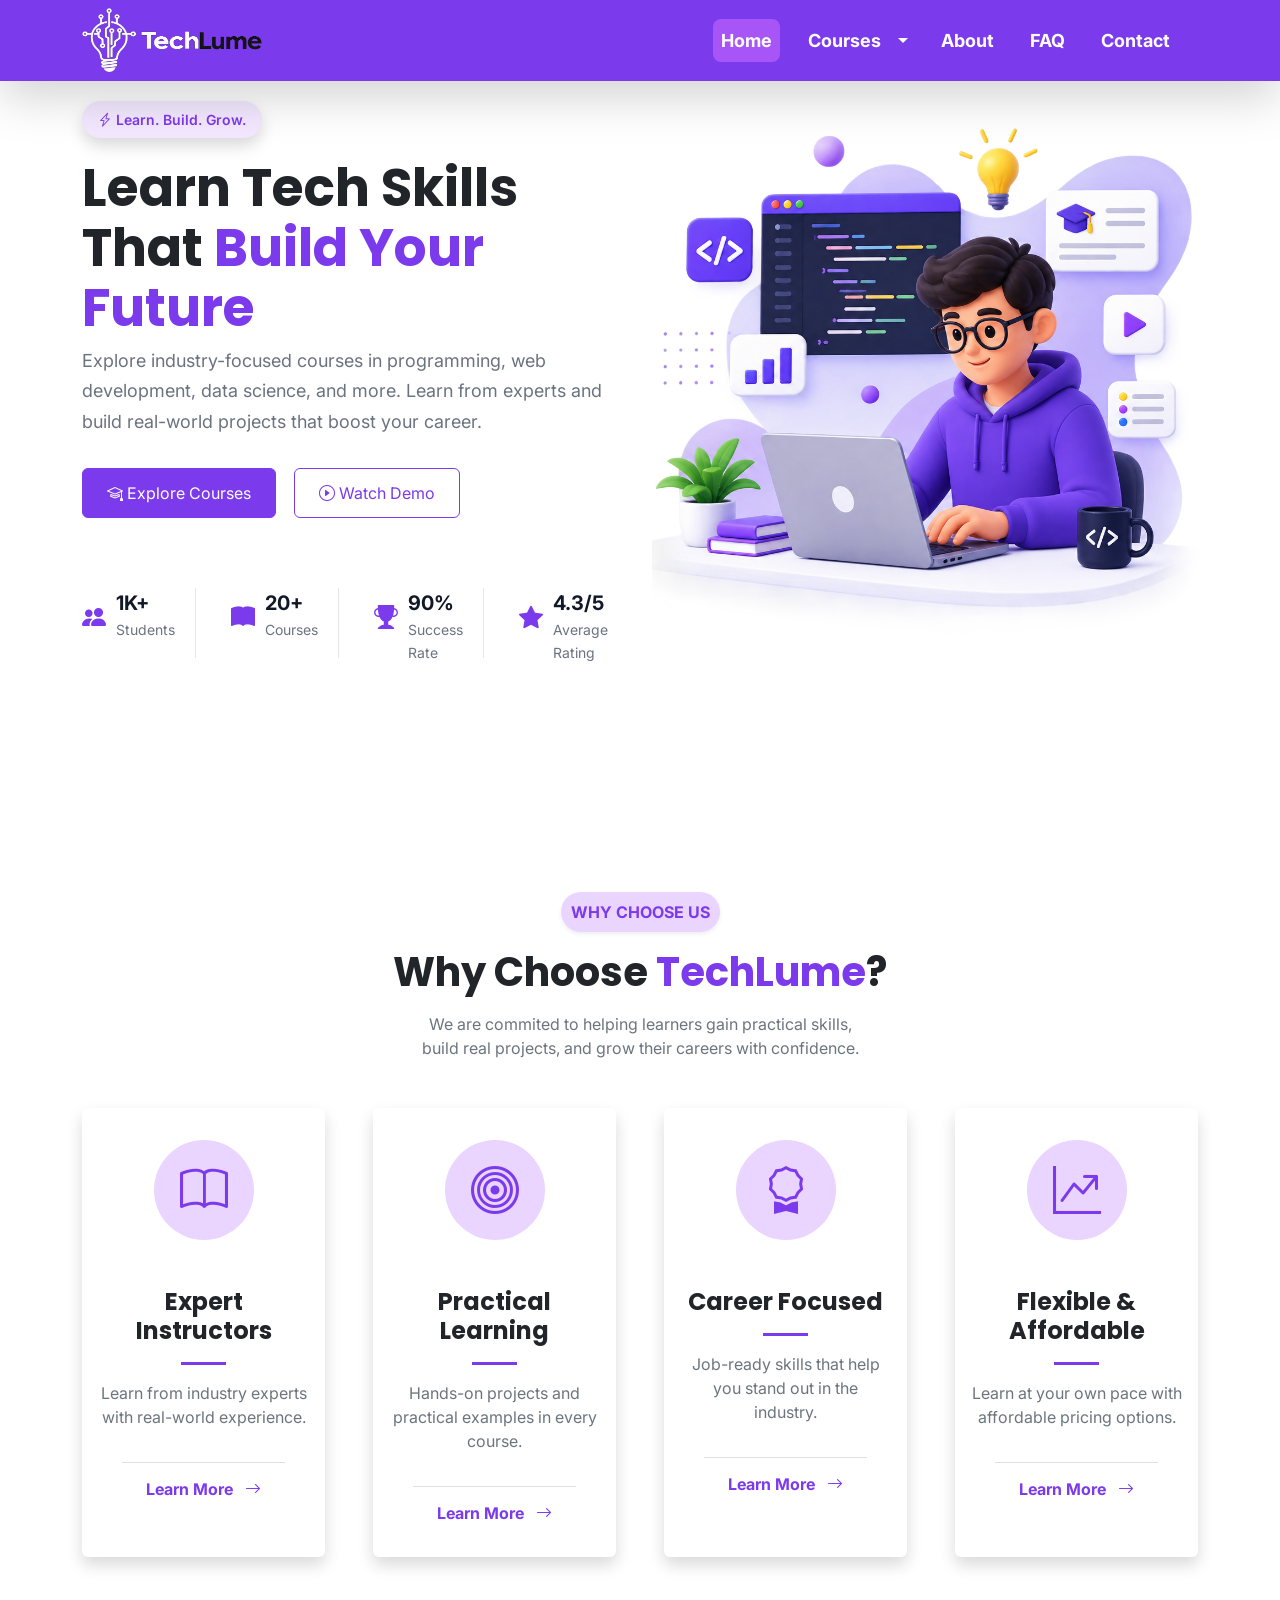
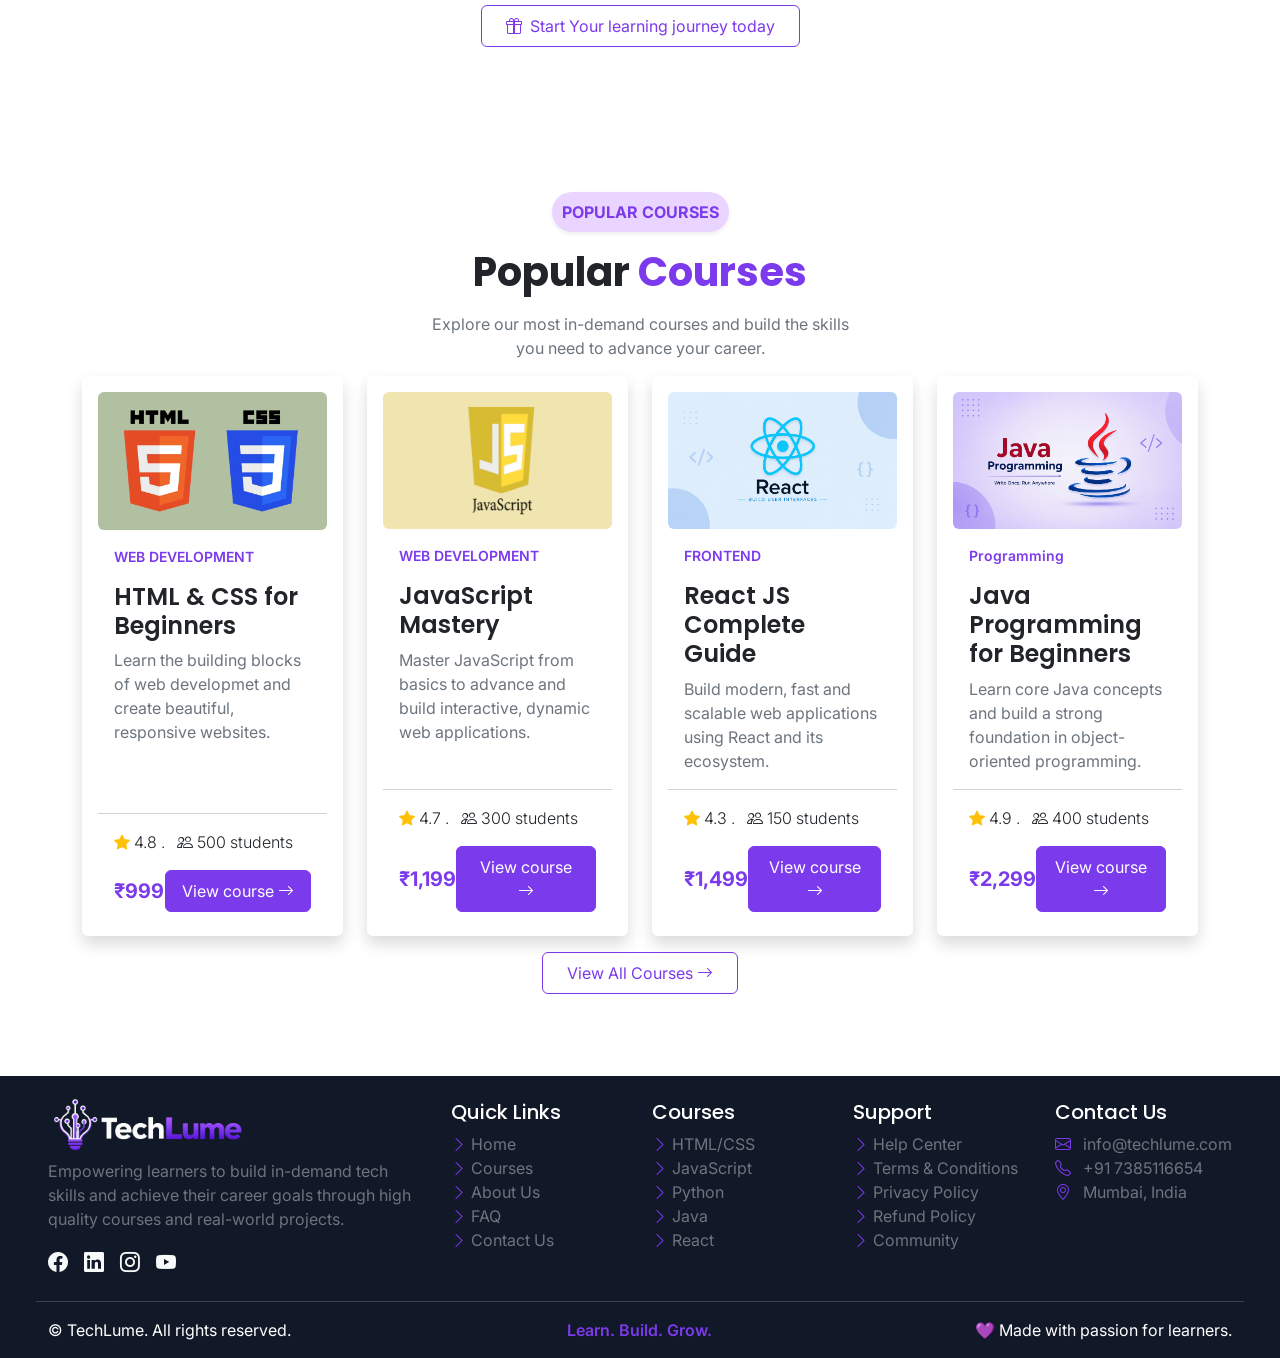
==== index.html @ 0ef55930 "create the structure and styled the popular courses of TechLume" ====
<!DOCTYPE html>
<html lang="en">

<head>
    <meta charset="UTF-8">
    <meta name="viewport" content="width=device-width, initial-scale=1.0">
    <title>TechLume</title>
    <link href="https://cdn.jsdelivr.net/npm/bootstrap@5.2.3/dist/css/bootstrap.min.css" rel="stylesheet"
        integrity="sha384-rbsA2VBKQhggwzxH7pPCaAqO46MgnOM80zW1RWuH61DGLwZJEdK2Kadq2F9CUG65" crossorigin="anonymous">
    <link rel="stylesheet" href="https://cdn.jsdelivr.net/npm/bootstrap-icons@1.13.1/font/bootstrap-icons.min.css">
    <link rel="preconnect" href="https://fonts.googleapis.com">
    <link rel="preconnect" href="https://fonts.gstatic.com" crossorigin>
    <link
        href="https://fonts.googleapis.com/css2?family=Inter:ital,opsz,wght@0,14..32,100..900;1,14..32,100..900&family=Poppins:ital,wght@0,100;0,200;0,300;0,400;0,500;0,600;0,700;0,800;0,900;1,100;1,200;1,300;1,400;1,500;1,600;1,700;1,800;1,900&display=swap"
        rel="stylesheet">
    <link rel="shortcut icon" href="assets/images/favicon_io/favicon.ico" type="image/x-icon">
    <link rel="stylesheet" href="assets/css/style.css">
    <link rel="stylesheet" href="assets/css/media.css">
</head>

<body>
    <header>
        <nav class="navbar navbar-expand-lg bg-purple shadow-lg">
            <div class="container">
                <a href="index.html" class="navbar-brand">
                    <img src="assets/images/TechLume_logo.png" alt="TechLume_logo">
                </a>

                <button class="navbar-toggler" type="button" data-bs-toggle="collapse" data-bs-target="#navbarNav">
                    <span class="navbar-toggler-icon"></span>
                </button>
                <div class="collapse navbar-collapse" id="navbarNav">
                    <ul class="navbar-nav ms-auto fw-bold">
                        <li class="nav-item">
                            <a href="index.html" class="nav-link active-link">
                                Home
                            </a>
                        </li>
                        <li class="nav-item dropdown d-flex align-items-center">
                            <a href="courses.html" class="nav-link me-0">
                                Courses
                            </a>
                            <a href="#" class="dropdown-toggle dropdown-toggle-split me-3"
                                data-bs-toggle="dropdown"></a>
                            <ul class="dropdown-menu rounded-3 shadow-lg border-0">
                                <li>
                                    <h6 class="text-center fw-bold">Popular Courses</h6>
                                </li>
                                <li>
                                    <hr class="dropdown-divider">
                                </li>
                                <li>
                                    <a href="#" class="dropdown-item">HTML/CSS</a>
                                </li>
                                <li>
                                    <a href="#" class="dropdown-item">JavaScript</a>
                                </li>
                                <li>
                                    <a href="#" class="dropdown-item">React</a>
                                </li>
                                <li>
                                    <a href="#" class="dropdown-item">Python</a>
                                </li>
                                <li>
                                    <a href="#" class="dropdown-item">Java</a>
                                </li>
                            </ul>
                        </li>
                        <li class="nav-item">
                            <a href="about.html" class="nav-link">
                                About
                            </a>
                        </li>
                        <li class="nav-item">
                            <a href="faq.html" class="nav-link">
                                FAQ
                            </a>
                        </li>
                        <li class="nav-item">
                            <a href="contact.html" class="nav-link">
                                Contact
                            </a>
                        </li>
                    </ul>
                </div>
            </div>
        </nav>
    </header>
    <main>
        <!-- Hero section -->
        <div class="hero">
            <div class="container">
                <div class="row align-items-center">
                    <div class="col-lg-6 hero-text">
                        <span class="hero-badge shadow">
                            <i class="bi bi-lightning-charge"></i>
                            Learn. Build. Grow.
                        </span>
                        <h1>Learn Tech Skills
                            <br>
                            That <span>Build Your Future</span>
                        </h1>
                        <p>Explore industry-focused courses in programming, web development,
                            data science, and more. Learn from experts and build real-world
                            projects that boost your career.
                        </p>
                        <div class="hero-buttons">
                            <a href="#" class="btn btn-purple">
                                <i class="bi bi-mortarboard"></i>
                                Explore Courses
                            </a>
                            <a href="#" class="btn btn-purple-outline">
                                <i class="bi bi-play-circle"></i>
                                Watch Demo
                            </a>
                        </div>
                        <div class="hero-stats">
                            <div class="stat">
                                <i class="bi bi-people-fill"></i>
                                <div class="stat-meta">
                                    <span>1K+</span>
                                    <p>Students</p>
                                </div>
                            </div>
                            <div class="stat">
                                <i class="bi bi-book-fill"></i>
                                <div class="stat-meta">
                                    <span>20+</span>
                                    <p>Courses</p>
                                </div>
                            </div>
                            <div class="stat">
                                <i class="bi bi-trophy-fill"></i>
                                <div class="stat-meta">
                                    <span>90%</span>
                                    <p>Success Rate</p>
                                </div>
                            </div>
                            <div class="stat">
                                <i class="bi bi-star-fill"></i>
                                <div class="stat-meta">
                                    <span>4.3/5</span>
                                    <p>Average Rating</p>
                                </div>
                            </div>
                        </div>
                    </div>
                    <div class="col-lg-6 hero-image">
                        <img src="assets/images/hero.png" alt="Student Learning Technology">
                    </div>
                </div>
            </div>
        </div>

        <!-- why choose us section -->
        <section class="why-choose">
            <div class="container">
                <div class="text-center mb-5">
                    <span class="text-purple fw-bold meta shadow-sm">WHY CHOOSE US</span>
                    <h1 class="mt-4 fw-bold mb-3">Why Choose <span class="text-purple">TechLume</span>?</h1>
                    <p class="text-secondary">We are commited to helping learners gain practical skills,<br>
                        build real projects, and grow their careers with confidence.
                    </p>
                </div>
                <div class="row g-5 ">
                    <div class="col-md-6 col-lg-3">
                        <div class="card h-100 text-center shadow border-0 py-3">
                            <div class="card-body">
                                <div class="d-flex justify-content-center align-items-center mb-5">
                                    <i class="bi bi-book icon"></i>
                                </div>
                                <h4 class="card-title fw-bold">Expert Instructors</h4>
                                <div class="mx-auto my-3 bg-purple" style="width: 45px; height: 3px;">
                                </div>
                                <p class="card-text mb-5 text-secondary">
                                    Learn from industry experts with
                                    real-world experience.
                                </p>
                                <a href="#" class="text-decoration-none text-purple fw-bold border-top px-4 py-3">
                                    Learn More <i class="bi bi-arrow-right ms-2"></i>
                                </a>
                            </div>
                        </div>
                    </div>
                
                    <div class="col-md-6 col-lg-3">
                        <div class="card h-100 text-center shadow border-0 py-3">
                            <div class="card-body">
                                <div class="d-flex justify-content-center align-items-center mb-5">
                                    <i class="bi bi-bullseye icon"></i>
                                </div>
                                <h4 class="card-title fw-bold">Practical Learning</h4>
                                <div class="mx-auto my-3 bg-purple" style="width: 45px; height: 3px;">
                                </div>
                                <p class="card-text mb-5 text-secondary">
                                    Hands-on projects and practical
                                    examples in every course.
                                </p>
                                <a href="#" class="text-decoration-none text-purple fw-bold border-top px-4 py-3">
                                    Learn More <i class="bi bi-arrow-right ms-2"></i>
                                </a>
                            </div>
                        </div>
                    </div>
                
                    <div class="col-md-6 col-lg-3">
                        <div class="card h-100 text-center shadow border-0 py-3">
                            <div class="card-body">
                                <div class="d-flex justify-content-center align-items-center mb-5">
                                <i class="bi bi-award icon"></i>
                                </div>
                                <h4 class="card-title fw-bold">Career Focused</h4>
                                <div class="mx-auto my-3 bg-purple" style="width: 45px; height: 3px;">
                                </div>
                                <p class="card-text mb-5 text-secondary"> 
                                    Job-ready skills that help you
                                    stand out in the industry.
                                </p>
                                <a href="#" class="text-decoration-none text-purple fw-bold border-top px-4 py-3">
                                    Learn More <i class="bi bi-arrow-right ms-2"></i>
                                </a>
                            </div>
                        </div>
                    </div>
                
                    <div class="col-md-6 col-lg-3">
                        <div class="card h-100 text-center shadow border-0 py-3">
                            <div class="card-body">
                                <div class="d-flex justify-content-center align-items-center mb-5">
                                    <i class="bi bi-graph-up-arrow icon"></i>
                                </div>
                                <h4 class="card-title fw-bold">Flexible & Affordable</h4>
                                <div class="mx-auto my-3 bg-purple" style="width: 45px; height: 3px;">
                                </div>
                                <p class="card-text mb-5 text-secondary">
                                    Learn at your own pace with
                                    affordable pricing options.
                                </p>
                                <a href="#" class="text-decoration-none text-purple fw-bold border-top px-4 py-3">
                                    Learn More <i class="bi bi-arrow-right ms-2"></i>
                                </a>
                            </div>
                        </div>
                    </div>
                </div> 
                <div class="text-center mt-5">
                    <a href="#" class="btn btn-purple-outline py-2 ">
                        <i class="bi bi-gift me-1"></i>
                        Start Your learning journey today</a>
                </div>
            </div>
        </section>
        
        <section class="popular-courses">
            <div class="container">
                <div class="text-center mb-3">
                    <span class="text-purple fw-bold meta shadow-sm">POPULAR COURSES</span>
                    <h1 class="mt-4 fw-bold mb-3">Popular <span class="text-purple">Courses</span></h1>
                    <p class="text-secondary">Explore our most in-demand courses and build the skills<br>
                        you need to advance your career.
                    </p>
                </div>
                <div class="row mt-3">
                    <div class="col-md-6 col-lg-3">
                        <div class="card h-100 p-3 border-0 shadow">                         
                            <img src="assets/images/Courses/html_css.webp" class="card-img-top rounded" alt="HTML/CSS">
                            <div class="card-body">
                                <p class=" small fw-semibold text-purple">WEB DEVELOPMENT</p>
                                <h4 class="card-title fw-semibold">
                                    HTML & CSS for Beginners
                                </h4>
                                <p class="card-text text-secondary">
                                    Learn the building blocks of web developmet and create beautiful, responsive websites.
                                </p>
                            </div>
                            <div class="card-footer bg-transparent fw-light pt-3">
                                <p px-4 py-3 mb-3">
                                    <i class="bi bi-star-fill text-warning"></i> 4.8  . <i class="bi bi-people ms-2"></i> 500 students
                                </p>
                                <div class="card-meta  d-flex justify-content-between align-items-center">
                                    <span class="fs-5 fw-bold text-purple">₹999</span>
                                    <a href="" class="btn btn-purple py-2 px-3">View course <i class="bi bi-arrow-right"></i></a>
                                </div>
                            </div>
                        </div>
                    </div>

                    <div class="col-md-6 col-lg-3">
                        <div class="card h-100 p-3 border-0 shadow">
                            <img src="assets/images/Courses/JAVASCRIPT.png" class="card-img-top rounded" alt="HTML/CSS">
                            <div class="card-body">
                                <p class=" small fw-semibold text-purple">WEB DEVELOPMENT</p>
                                <h4 class="card-title fw-semibold">
                                    JavaScript Mastery
                                </h4>
                                <p class="card-text text-secondary">
                                    Master JavaScript from basics to
                                    advance and build interactive,
                                    dynamic web applications.
                                </p>
                            </div>
                            <div class="card-footer bg-transparent fw-light pt-3">
                                <p px-4 py-3 mb-3">
                                    <i class="bi bi-star-fill text-warning"></i> 4.7 . <i class="bi bi-people ms-2"></i> 300 students
                                </p>
                                <div class="card-meta  d-flex justify-content-between align-items-center">
                                    <span class="fs-5 fw-bold text-purple">₹1,199</span>
                                    <a href="" class="btn btn-purple py-2 px-3">View course <i class="bi bi-arrow-right"></i></a>
                                </div>
                            </div>
                        </div>
                    </div>

                    <div class="col-md-6 col-lg-3">
                        <div class="card h-100 p-3 border-0 shadow">
                            <img src="assets/images/Courses/Reactjs.png" class="card-img-top rounded" alt="HTML/CSS">
                            <div class="card-body">
                                <p class=" small fw-semibold text-purple">FRONTEND</p>
                                <h4 class="card-title fw-semibold">
                                    React JS Complete Guide
                                </h4>
                                <p class="card-text text-secondary">
                                    Build modern, fast and scalable
                                    web applications using React and its ecosystem.
                                </p>
                            </div>
                            <div class="card-footer bg-transparent fw-light pt-3">
                                <p px-4 py-3 mb-3">
                                    <i class="bi bi-star-fill text-warning"></i> 4.3 . <i class="bi bi-people ms-2"></i> 150 students
                                </p>
                                <div class="card-meta  d-flex justify-content-between align-items-center">
                                    <span class="fs-5 fw-bold text-purple">₹1,499</span>
                                    <a href="" class="btn btn-purple py-2 px-3">View course <i class="bi bi-arrow-right"></i></a>
                                </div>
                            </div>
                        </div>
                    </div>

                    <div class="col-md-6 col-lg-3">
                        <div class="card h-100 p-3 border-0 shadow">
                            <img src="assets/images/Courses/java.png" class="card-img-top rounded" alt="HTML/CSS">
                            <div class="card-body">
                                <p class=" small fw-semibold text-purple">Programming</p>
                                <h4 class="card-title fw-semibold">
                                    Java Programming for Beginners
                                </h4>
                                <p class="card-text text-secondary">
                                    Learn core Java concepts and
                                    build a strong foundation in
                                    object-oriented programming.
                                </p>
                            </div>
                            <div class="card-footer bg-transparent fw-light pt-3">
                                <p px-4 py-3 mb-3">
                                    <i class="bi bi-star-fill text-warning"></i> 4.9 . <i class="bi bi-people ms-2"></i> 400 students
                                </p>
                                <div class="card-meta  d-flex justify-content-between align-items-center">
                                    <span class="fs-5 fw-bold text-purple">₹2,299</span>
                                    <a href="" class="btn btn-purple py-2 px-3">View course <i class="bi bi-arrow-right"></i></a>
                                </div>
                            </div>
                        </div>
                    </div>
                </div>
                <div class="text-center my-3">
                    <a href="#" class="btn btn-purple-outline py-2 ">
                        View All Courses
                        <i class="bi bi-arrow-right"></i>
                    </a> 
                </div>
            </div>
        </section>
    </main>
    <footer>
        <div class="container-fluid footer px-5">
            <div class="row g-4">
                <div class="col-md-4 mt-3">
                    <img src="assets/images/footer_logo.png" alt="TechLume_Logo">
                    <p class="text-secondary fs-6">Empowering learners to build in-demand
                        tech skills and achieve their career goals through high quality courses and real-world projects.
                    </p>
                    <div class="social-icons d-flex gap-3 mt-3">
                        <a href="#" class="text-light fs-5">
                            <i class="bi bi-facebook"></i>
                        </a>
                        <a href="#" class="text-light fs-5">
                            <i class="bi bi-linkedin"></i>
                        </a>                    
                        <a href="#" class="text-light fs-5">
                            <i class="bi bi-instagram"></i>
                        </a>                    
                        <a href="#" class="text-light fs-5">
                            <i class="bi bi-youtube"></i>
                        </a>
                    </div>
                </div>
                <div class="col-md-2">
                    <h4 class="fs-5">Quick Links</h4>
                    <ul class="list-unstyled fs-6">
                        <li>
                            <a href="index.html" class="text-decoration-none text-secondary">
                                <i class="bi bi-chevron-right text-purple"></i>
                                Home
                            </a>
                        </li>
                        <li>
                            <a href="courses.html" class="text-decoration-none text-secondary">
                                <i class="bi bi-chevron-right text-purple"></i>
                                Courses
                            </a>
                        </li>
                        <li>
                            <a href="about.html" class="text-decoration-none text-secondary">
                                <i class="bi bi-chevron-right text-purple"></i>
                                About Us
                            </a>
                        </li>
                        <li>
                            <a href="faq.html" class="text-decoration-none text-secondary">
                                <i class="bi bi-chevron-right text-purple"></i>
                                FAQ
                            </a>
                        </li>
                        <li>
                            <a href="contact.html" class="text-decoration-none text-secondary">
                                <i class="bi bi-chevron-right text-purple"></i>
                                Contact Us
                            </a>
                        </li>
                    </ul>
                </div>
                <div class="col-md-2">
                    <h4 class="fs-5">Courses</h4>
                    <ul class="list-unstyled fs-6">
                        <li>
                            <a href="#" class="text-decoration-none text-secondary">
                                <i class="bi bi-chevron-right text-purple"></i>
                                HTML/CSS
                            </a>
                        </li>
                        <li>
                            <a href="#" class="text-decoration-none text-secondary">
                                <i class="bi bi-chevron-right text-purple"></i>
                                JavaScript
                            </a>
                        </li>
                        <li>
                            <a href="#" class="text-decoration-none text-secondary">
                                <i class="bi bi-chevron-right text-purple"></i>
                                Python
                            </a>
                        </li>
                        <li>
                            <a href="#" class="text-decoration-none text-secondary">
                                <i class="bi bi-chevron-right text-purple"></i>
                                Java
                            </a>
                        </li>
                        <li>
                            <a href="#" class="text-decoration-none text-secondary">
                                <i class="bi bi-chevron-right text-purple"></i>
                                React
                            </a>
                        </li>
                    </ul>
                </div>
                <div class="col-md-2">
                    <h4 class="fs-5">Support</h4>
                    <ul class="list-unstyled fs-6">
                        <li>
                            <a href="#" class="text-decoration-none text-secondary">
                                <i class="bi bi-chevron-right text-purple"></i>
                                Help Center</a>
                        </li>
                        <li>
                            <a href="#" class="text-decoration-none text-secondary">
                                <i class="bi bi-chevron-right text-purple"></i>
                                Terms & Conditions
                            </a>
                        </li>
                        <li>
                            <a href="#" class="text-decoration-none text-secondary">
                                <i class="bi bi-chevron-right text-purple"></i>
                                Privacy Policy                            
                            </a>
                        </li>
                        <li>
                            <a href="#" class="text-decoration-none text-secondary">
                                <i class="bi bi-chevron-right text-purple"></i>
                                Refund Policy
                            </a>
                        </li>
                        <li>
                            <a href="#" class="text-decoration-none text-secondary">
                                <i class="bi bi-chevron-right text-purple"></i>
                                Community
                            </a>
                        </li>
                    </ul>
                </div>
                <div class="col-md-2">
                    <h4 class="fs-5">Contact Us</h4>
                    <ul class="contact-info list-unstyled">
                        <li class="text-secondary">
                            <i class="bi bi-envelope text-purple me-2"></i>
                            info@techlume.com
                        </li>
                        <li class="text-secondary">
                            <i class="bi bi-telephone text-purple me-2"></i>
                            +91 7385116654
                        </li>
                        <li class="text-secondary">
                            <i class="bi bi-geo-alt text-purple me-2"></i>
                            Mumbai, India
                        </li>
                    </ul>
                </div>
            </div>
            <div class="row mt-4 pt-3 footer-bottom">
                <div class="col-md-4 text-start">
                    <p>&copy <span>TechLume</span>. All rights reserved.</p>
                </div>
                <div class="col-md-4 text-center text-purple fw-semibold">
                    <p>Learn. Build. Grow.</p>
                </div>
                <div class="col-md-4 text-end">
                    <p><span>💜 </span>Made with passion for learners.</p>
                </div>
            </div>
        </div>
    </footer>

    <script src="https://cdn.jsdelivr.net/npm/bootstrap@5.3.8/dist/js/bootstrap.bundle.min.js"
        integrity="sha384-FKyoEForCGlyvwx9Hj09JcYn3nv7wiPVlz7YYwJrWVcXK/BmnVDxM+D2scQbITxI"
        crossorigin="anonymous"></script>
</body>

</html>
---- assets/css/style.css ----
*{
    padding: 0;
    margin: 0;
    box-sizing: border-box;
}
body{
    font-family: "Inter", sans-serif;
}
h1,h2,h3,h4,h5,h6{
    font-family: "Poppins", sans-serif;
}
/* navbar */
.navbar-brand{
    padding: 0;
}
.navbar-brand img{
    width: 180px;
}
.navbar-nav{
    font-size: 18px;  
}
.nav-link{
    color: #fff;
    transition: 0.3s;
    margin-right: 20px;
}
.nav-link:hover{
    color: #E9D5FF;
    transform: translateY(-3px);
}
.dropdown-toggle-split{
    color: #fff;
    
}
.dropdown-toggle-split:hover{
    color: #E9D5FF;
}
.bg-purple{
    background-color: #7C3AED;  
}
.dropdown-item{
    color: #7C3AED;
}
.dropdown-item:hover{
    background-color: #7C3AED;
    color: #fff;
}
.dropdown-menu h6{
    color: #7C3AED;
}
.active-link{
    color:#fff;
    background-color:#A855F7;
    border-radius:8px;
    padding:8px 16px;
}
/* hero section */
.btn-purple {
    background-color: #7C3AED;
    color: #fff;
    border: 1px solid #7C3AED;
    padding: 12px 24px;
}

.btn-purple:hover {
    background-color: #A855F7;
    border-color: #A855F7;
    color: #fff;
}


.btn-purple-outline {
    background-color: #fff;
    color: #7C3AED;
    border: 1px solid #7C3AED;
    padding: 12px 24px;

}

.btn-purple-outline:hover {
    background-color: #7C3AED;
    color: #fff;
}
.hero{
    min-height:calc(100vh - 81px);
    background-color: #ffffff;
}
.hero-image img{
    width: 100%;
    min-width: 500px;
    height: auto;
}
.hero-badge{
    display: inline-block;
    margin: 20px 0 20px;
    padding: 8px 16px;
    border-radius: 30px;
    background-color: #F3E8FF;
    color: #7C3AED;
    font-size: 14px;
    font-weight: 600;
}
.hero-badge i{
    font-weight: 14px;
}
.hero-text h1{
    font-size: 52px;
    font-weight: 700;
    line-height: 1.15;
}
.hero-text h1 span{
    color: #7C3AED;
}
.hero-text p{
    font-size: 18px;
    line-height: 1.7;
    color: #6B7280;
    max-width: 600px;
    margin-bottom: 30px;
}

.hero-buttons{
    display: flex;
    gap: 18px;
    margin-bottom: 70px;
}
.hero-stats{
    display: flex;
    gap: 35px;
}
.stat{
    display: flex;
    height: 70px;
    gap: 10px;
    padding-right: 20px;
    border-right: 1px solid #E5E7EB;
}
.stat:last-child{
    border: none;
}
.stat i{
    font-size: 24px;
    display: inline-block;
    margin-top: 12px;
    color: #7C3AED;
}
.stat-meta span{
    font-size: 20px;
    font-weight: 700;
    color: #111827;
}
.stat-meta p{
    font-size: 14px;
    color: #6B7280;
}
/* footer section */
.text-purple{
    color: #7C3AED;
}
.footer{
    background-color: #111827;
    color: #fff;
}
.footer img{
    width: 200px;
    height: auto;
}
.footer-bottom{
    border-top: 1px solid #374151;
}
.footer ul li a {
    transition: 0.3s;
}

.footer ul li a:hover {
    color: #7C3AED !important;
    padding-left: 5px;
}
.social-icons a{
    transition: 0.3s;
}
.social-icons a:hover{
    color: #7C3AED !important;
    transform: translateY(-3px);
}
/* why choose us section */
.why-choose{
    height: 100vh;
}
.icon{
    display: flex;
    align-items: center;
    justify-content: center;
    font-size: 48px;
    width: 100px;
    height: 100px;
    color: #7C3AED;
    background-color: #E9D5FF;
    padding: 10px;
    border-radius: 50%;
}
.card {
    transition: 0.3s;
}
.card-title{
    transition: 0.3s;
}
.card:hover .card-title{
    color: #7C3AED !important;
}
.card:hover{
    transform: translateY(-8px);
}
.meta{
    background-color: #E9D5FF;
    padding: 10px;
    border-radius: 28px;
}
/* popular courses */
.popular-courses{
    min-height: 100vh;
}
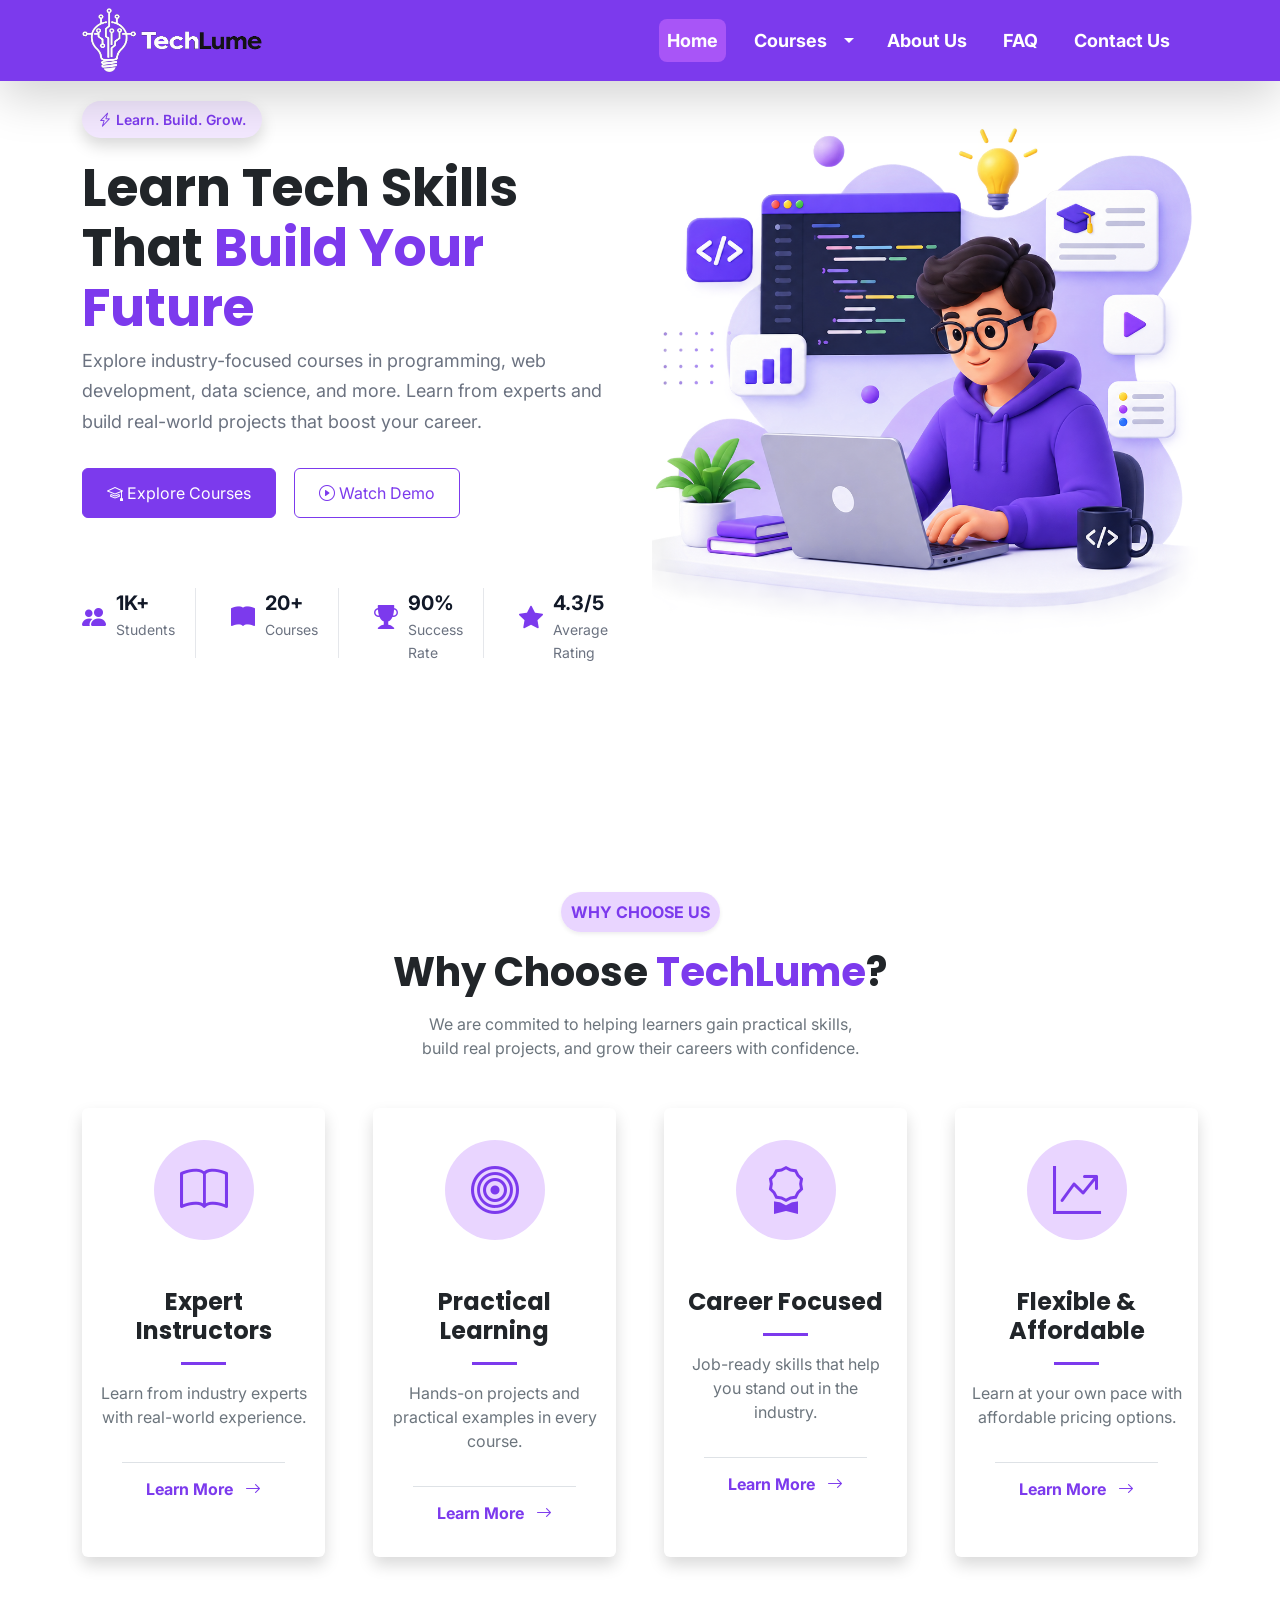
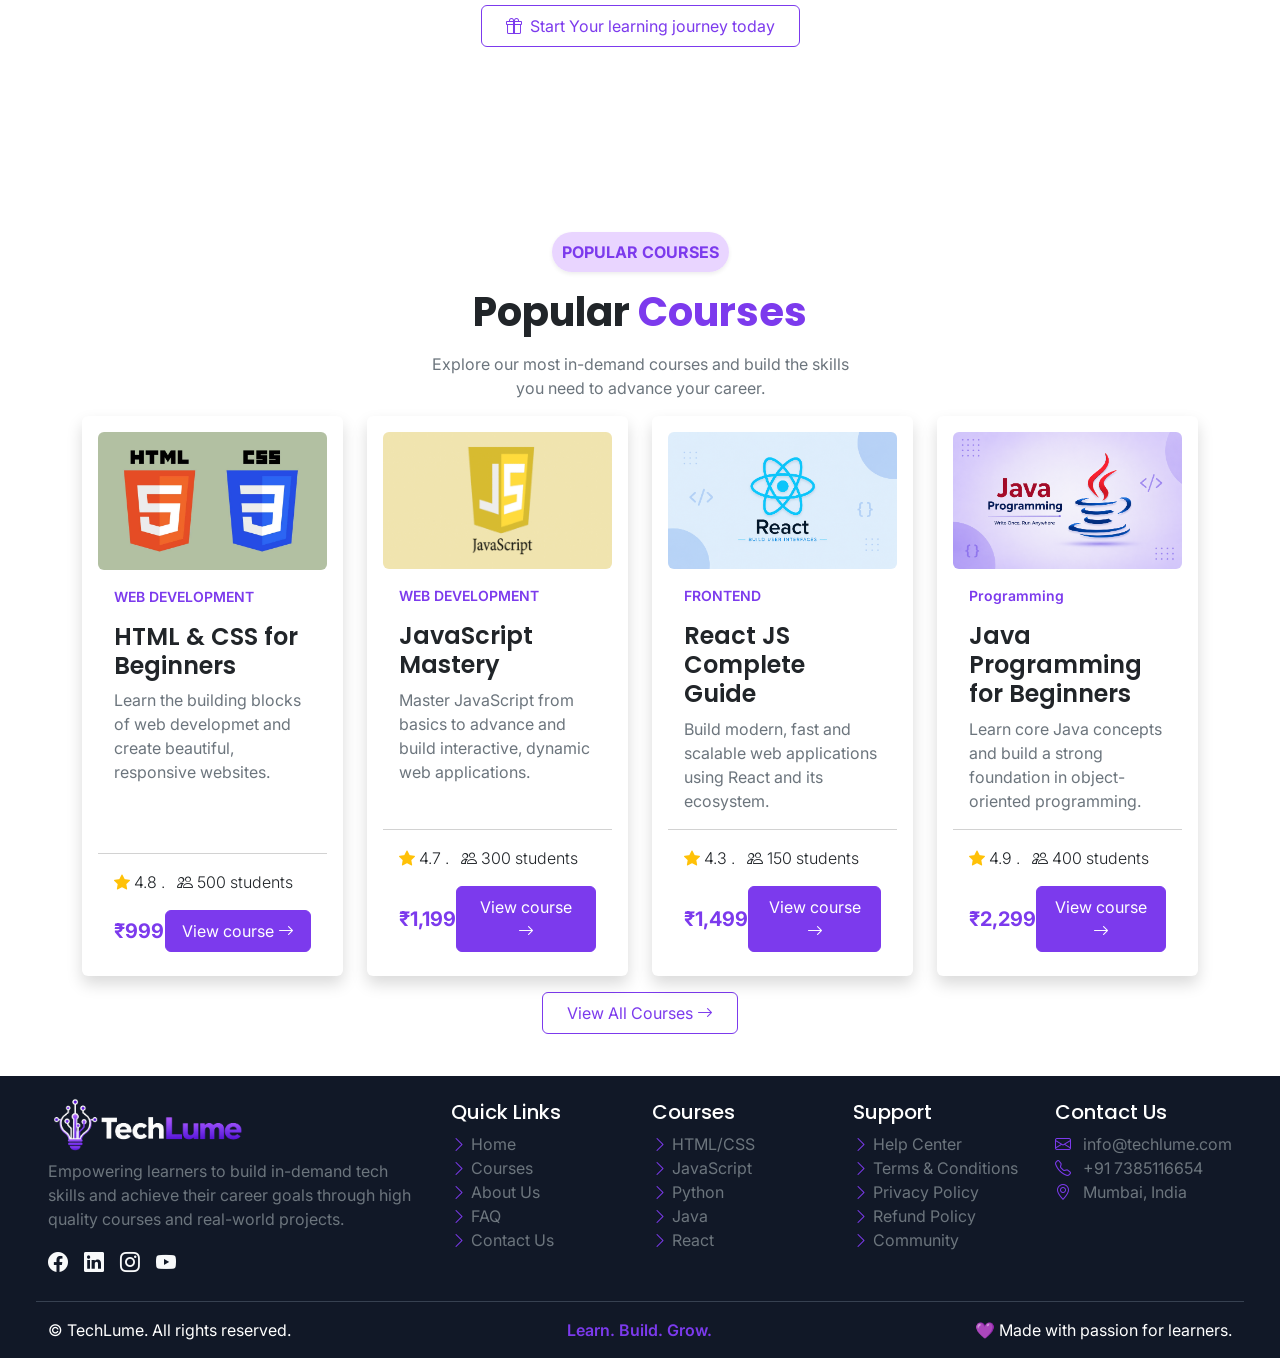
==== commit a2d357b1: "improved the responsiveness of Homepage of TechLume" ====
--- a/index.html
+++ b/index.html
@@ -68,7 +68,7 @@
                         </li>
                         <li class="nav-item">
                             <a href="about.html" class="nav-link">
-                                About
+                                About Us
                             </a>
                         </li>
                         <li class="nav-item">
@@ -78,7 +78,7 @@
                         </li>
                         <li class="nav-item">
                             <a href="contact.html" class="nav-link">
-                                Contact
+                                Contact Us
                             </a>
                         </li>
                     </ul>
@@ -88,7 +88,7 @@
     </header>
     <main>
         <!-- Hero section -->
-        <div class="hero">
+        <section class="hero">
             <div class="container">
                 <div class="row align-items-center">
                     <div class="col-lg-6 hero-text">
@@ -150,7 +150,7 @@
                     </div>
                 </div>
             </div>
-        </div>
+        </section>
 
         <!-- why choose us section -->
         <section class="why-choose">
@@ -250,7 +250,7 @@
                 </div>
             </div>
         </section>
-        
+        <!-- popular courses -->
         <section class="popular-courses">
             <div class="container">
                 <div class="text-center mb-3">
@@ -368,6 +368,12 @@
                         <i class="bi bi-arrow-right"></i>
                     </a> 
                 </div>
+            </div>
+        </section>
+
+        <section class="testimonials">
+            <div class="container">
+                
             </div>
         </section>
     </main>
--- a/assets/css/style.css
+++ b/assets/css/style.css
@@ -87,7 +87,7 @@
 }
 .hero-image img{
     width: 100%;
-    min-width: 500px;
+    /* min-width: 500px; */
     height: auto;
 }
 .hero-badge{
@@ -185,7 +185,8 @@
 }
 /* why choose us section */
 .why-choose{
-    height: 100vh;
+    min-height: 100vh;
+    height: auto;
 }
 .icon{
     display: flex;
@@ -219,4 +220,69 @@
 /* popular courses */
 .popular-courses{
     min-height: 100vh;
-}
+    padding-top: 40px;
+}
+/* about section */
+.about-hero{
+    min-height: 100vh;
+}
+.check{
+    font-size: 18px;
+    width: 100px;
+    height: 100px;
+    color: #7C3AED;
+    background-color: #E9D5FF;
+    padding: 10px;
+    border-radius: 50%;
+}
+.about-hero-image img{
+    width: 100%;
+    /* min-width: 750px; */
+    height: auto;
+}
+/* our mission */
+.our-mission{
+    min-height: 100vh;
+}
+.f-icon{
+    display: flex;
+    justify-content: center;
+    align-items: center;
+    padding: 20px;
+    background-color: #E9D5FF;
+    border-radius: 50%;
+    color: #7C3AED;
+    font-size: 20px;
+}
+.text-title{
+    font-size: 42px;
+}
+.mission-panel{
+    background-color: #E9D5FF;
+    border-radius: 30px;
+    padding: 35px;
+}
+.mission-card{
+    background-color: #fff;
+    padding: 28px;
+    border-radius: 22px;
+    border: 1px solid #EEE8FF;
+    box-shadow: 0 10px 25px rgba(124, 58, 237, 0.08);
+}
+.mission-icon{
+    flex-shrink: 0;
+    width: 80px;
+    height: 80px;
+    display: flex;
+    align-items: center;
+    justify-content: center;
+    border-radius: 50%;
+    background-color: #7C3AED;
+    color: #fff;
+    font-size: 32px;
+    margin-right: 25px;
+}
+.mission-content{
+    border-left: 1px solid #DDD6FE;
+    padding-left: 25px;
+}
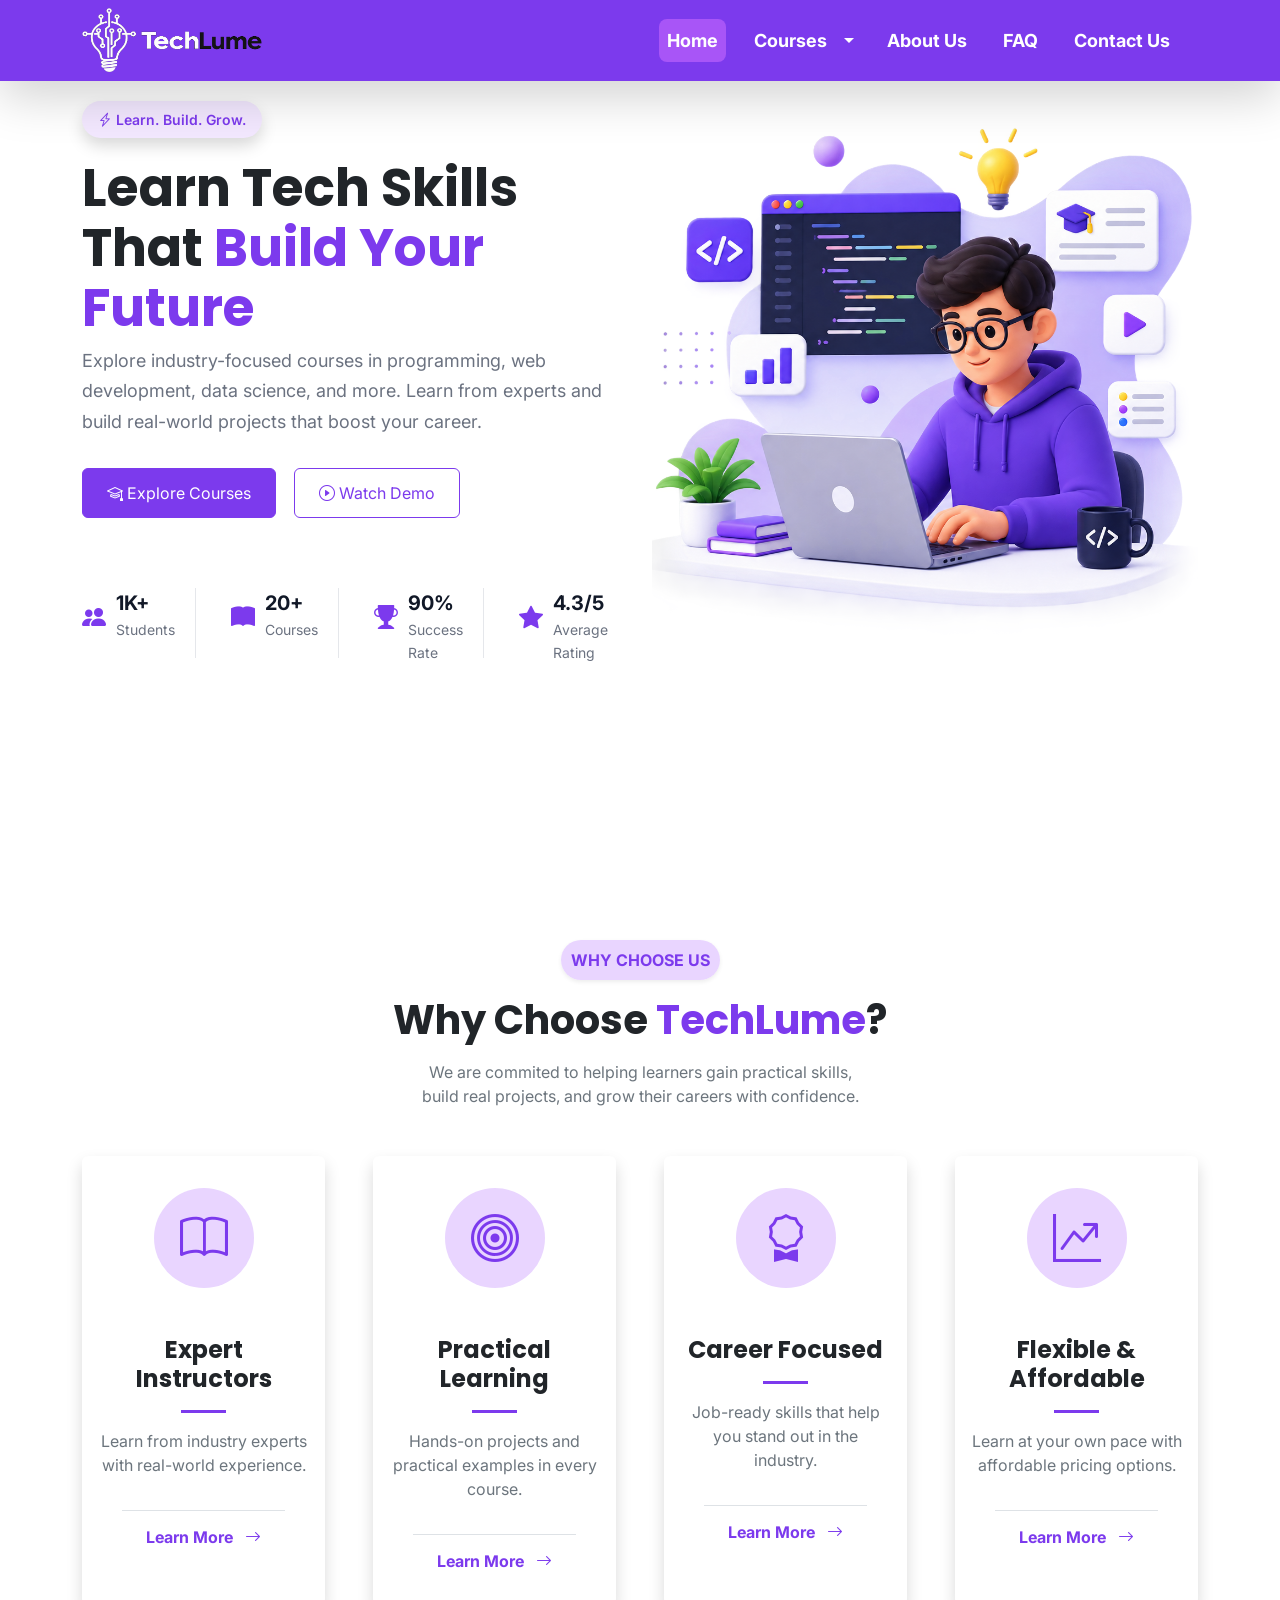
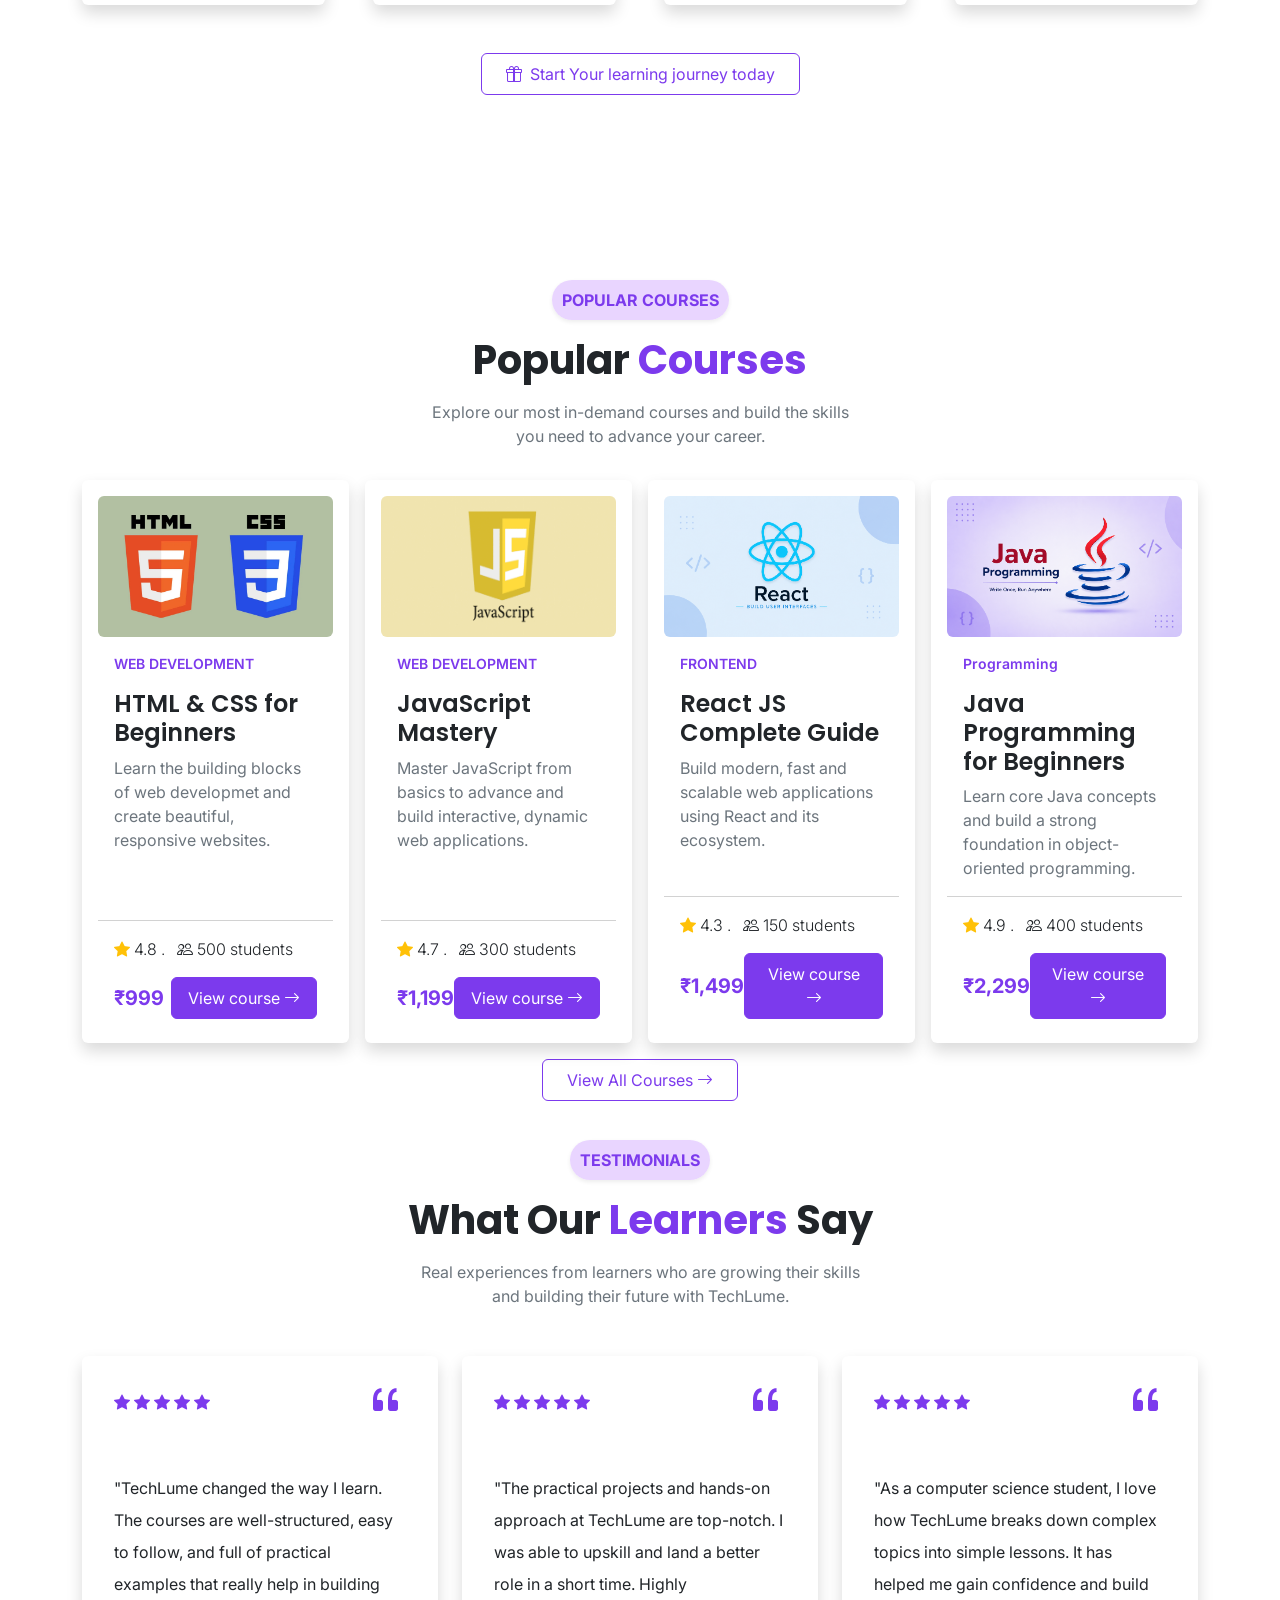
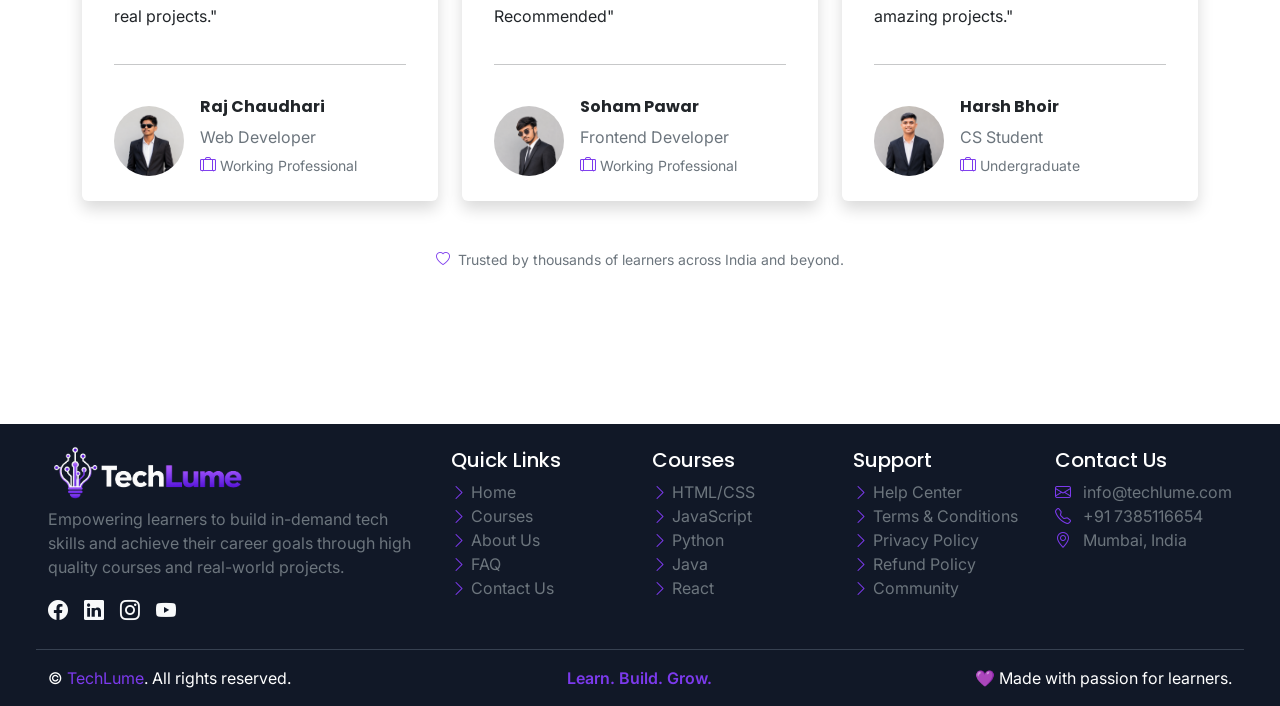
==== commit 98cb6edf: "created testimonials section of TechLume" ====
--- a/index.html
+++ b/index.html
@@ -155,7 +155,7 @@
         <!-- why choose us section -->
         <section class="why-choose">
             <div class="container">
-                <div class="text-center mb-5">
+                <div class="text-center mb-5 mt-5">
                     <span class="text-purple fw-bold meta shadow-sm">WHY CHOOSE US</span>
                     <h1 class="mt-4 fw-bold mb-3">Why Choose <span class="text-purple">TechLume</span>?</h1>
                     <p class="text-secondary">We are commited to helping learners gain practical skills,<br>
@@ -260,9 +260,9 @@
                         you need to advance your career.
                     </p>
                 </div>
-                <div class="row mt-3">
-                    <div class="col-md-6 col-lg-3">
-                        <div class="card h-100 p-3 border-0 shadow">                         
+                <div class="row mt-3 mb-3 g-3">
+                    <div class="col-md-6 col-lg-3">
+                        <div class="card h-100 p-3 border-0 shadow ">                         
                             <img src="assets/images/Courses/html_css.webp" class="card-img-top rounded" alt="HTML/CSS">
                             <div class="card-body">
                                 <p class=" small fw-semibold text-purple">WEB DEVELOPMENT</p>
@@ -362,7 +362,7 @@
                         </div>
                     </div>
                 </div>
-                <div class="text-center my-3">
+                <div class="text-center mb-5">
                     <a href="#" class="btn btn-purple-outline py-2 ">
                         View All Courses
                         <i class="bi bi-arrow-right"></i>
@@ -373,14 +373,127 @@
 
         <section class="testimonials">
             <div class="container">
-                
+                <div class="text-center mb-5">
+                    <span class="text-purple fw-bold meta shadow-sm text-uppercase">Testimonials</span>
+                    <h1 class="mt-4 fw-bold mb-3">What Our <span class="text-purple">Learners</span> Say</h1>
+                    <p class="text-secondary">Real experiences from learners who are growing their skills<br>
+                        and building their future with TechLume.
+                    </p>
+                </div>
+                <div class="row">
+                    <div class="col-md-6 col-lg-4">
+                        <div class="card h-100 border-0 shadow p-3">
+                            <div class="d-flex justify-content-between align-items-center mb-4 px-3">
+                                <div class="text-purple">
+                                    <i class="bi bi-star-fill"></i>
+                                    <i class="bi bi-star-fill"></i>
+                                    <i class="bi bi-star-fill"></i>
+                                    <i class="bi bi-star-fill"></i>
+                                    <i class="bi bi-star-fill"></i>
+                                </div>
+                                <i class="bi bi-quote fs-1 text-purple"></i>
+                            </div>
+                            <div class="card-body">
+                                <p class="card-text lh-lg">
+                                    "TechLume changed the way I learn.
+                                    The courses are well-structured,
+                                    easy to follow, and full of practical
+                                    examples that really help in
+                                    building real projects."
+                                </p>
+                            </div>
+                            <hr class="mx-3">
+                            <div class="d-flex align-items-center ms-3 mt-3">
+                                <img src="assets/images/Testimonials/raj.jpg" alt="Rahul Sharma" class="rounded-circle me-3" width="70">
+                            
+                                <div class="mb-2">
+                                    <h6 class="fw-bold">Raj Chaudhari</h6>
+                                    <p class=" text-secondary mb-1">Web Developer</p>
+                                    <i class="bi bi-suitcase-lg text-purple"></i>
+                                    <span class="text-secondary small">Working Professional</span>
+                                </div>
+                            </div>
+                        </div>
+                    </div>
+                    <div class="col-md-6 col-lg-4">
+                        <div class="card h-100 border-0 shadow p-3">
+                            <div class="d-flex justify-content-between align-items-center mb-4 px-3">
+                                <div class="text-purple">
+                                    <i class="bi bi-star-fill"></i>
+                                    <i class="bi bi-star-fill"></i>
+                                    <i class="bi bi-star-fill"></i>
+                                    <i class="bi bi-star-fill"></i>
+                                    <i class="bi bi-star-fill"></i>
+                                </div>
+                                <i class="bi bi-quote fs-1 text-purple"></i>
+                            </div>
+                            <div class="card-body">
+                                <p class="card-text lh-lg">
+                                    "The practical projects and hands-on
+                                    approach at TechLume are top-notch.
+                                    I was able to upskill and land a better role in a short time.
+                                    Highly Recommended"
+                                </p>
+                            </div>
+                            <hr class="mx-3">
+                            <div class="d-flex align-items-center ms-3 mt-3">
+                                <img src="assets/images/Testimonials/soham.png" alt="Rahul Sharma" class="rounded-circle me-3" width="70">
+                        
+                                <div class="mb-2">
+                                    <h6 class="fw-bold">Soham Pawar</h6>
+                                    <p class=" text-secondary mb-1">Frontend Developer</p>
+                                    <i class="bi bi-suitcase-lg text-purple"></i>
+                                    <span class="text-secondary small">Working Professional</span>
+                                </div>
+                            </div>
+                        </div>
+                    </div>
+                    <div class="col-md-6 col-lg-4">
+                        <div class="card h-100 border-0 shadow p-3">
+                            <div class="d-flex justify-content-between align-items-center mb-4 px-3">
+                                <div class="text-purple">
+                                    <i class="bi bi-star-fill"></i>
+                                    <i class="bi bi-star-fill"></i>
+                                    <i class="bi bi-star-fill"></i>
+                                    <i class="bi bi-star-fill"></i>
+                                    <i class="bi bi-star-fill"></i>
+                                </div>
+                                <i class="bi bi-quote fs-1 text-purple"></i>
+                            </div>
+                            <div class="card-body">
+                                <p class="card-text lh-lg">
+                                    "As a computer science student,
+                                    I love how TechLume breaks down 
+                                    complex topics into simple lessons.
+                                    It has helped me gain confidence
+                                    and build amazing projects."
+                                </p>
+                            </div>
+                            <hr class="mx-3">
+                            <div class="d-flex align-items-center ms-3 mt-3">
+                                <img src="assets/images/Testimonials/harsh.png" alt="Rahul Sharma" class="rounded-circle me-3" width="70">
+                        
+                                <div class="mb-2">
+                                    <h6 class="fw-bold">Harsh Bhoir</h6>
+                                    <p class=" text-secondary mb-1">CS Student</p>
+                                    <i class="bi bi-suitcase-lg text-purple"></i>
+                                    <span class="text-secondary small">Undergraduate</span>
+                                </div>
+                            </div>
+                        </div>
+                    </div>
+                </div>
+                <p class="text-center my-5 text-secondary small">
+                    <i class="bi bi-heart text-purple d-inline-block me-1"></i>
+                    Trusted by thousands of learners across India and beyond.
+                </p>
             </div>
         </section>
     </main>
     <footer>
         <div class="container-fluid footer px-5">
             <div class="row g-4">
-                <div class="col-md-4 mt-3">
+                <div class="col-lg-4 mt-3">
                     <img src="assets/images/footer_logo.png" alt="TechLume_Logo">
                     <p class="text-secondary fs-6">Empowering learners to build in-demand
                         tech skills and achieve their career goals through high quality courses and real-world projects.
@@ -400,7 +513,7 @@
                         </a>
                     </div>
                 </div>
-                <div class="col-md-2">
+                <div class="col-lg-2">
                     <h4 class="fs-5">Quick Links</h4>
                     <ul class="list-unstyled fs-6">
                         <li>
@@ -435,7 +548,7 @@
                         </li>
                     </ul>
                 </div>
-                <div class="col-md-2">
+                <div class="col-lg-2">
                     <h4 class="fs-5">Courses</h4>
                     <ul class="list-unstyled fs-6">
                         <li>
@@ -470,7 +583,7 @@
                         </li>
                     </ul>
                 </div>
-                <div class="col-md-2">
+                <div class="col-lg-2">
                     <h4 class="fs-5">Support</h4>
                     <ul class="list-unstyled fs-6">
                         <li>
@@ -524,7 +637,7 @@
             </div>
             <div class="row mt-4 pt-3 footer-bottom">
                 <div class="col-md-4 text-start">
-                    <p>&copy <span>TechLume</span>. All rights reserved.</p>
+                    <p>&copy <span class="text-purple">TechLume</span>. All rights reserved.</p>
                 </div>
                 <div class="col-md-4 text-center text-purple fw-semibold">
                     <p>Learn. Build. Grow.</p>
--- a/assets/css/style.css
+++ b/assets/css/style.css
@@ -285,4 +285,8 @@
 .mission-content{
     border-left: 1px solid #DDD6FE;
     padding-left: 25px;
+}
+/* testimonials */
+.testimonials{
+    min-height: 100vh;
 }
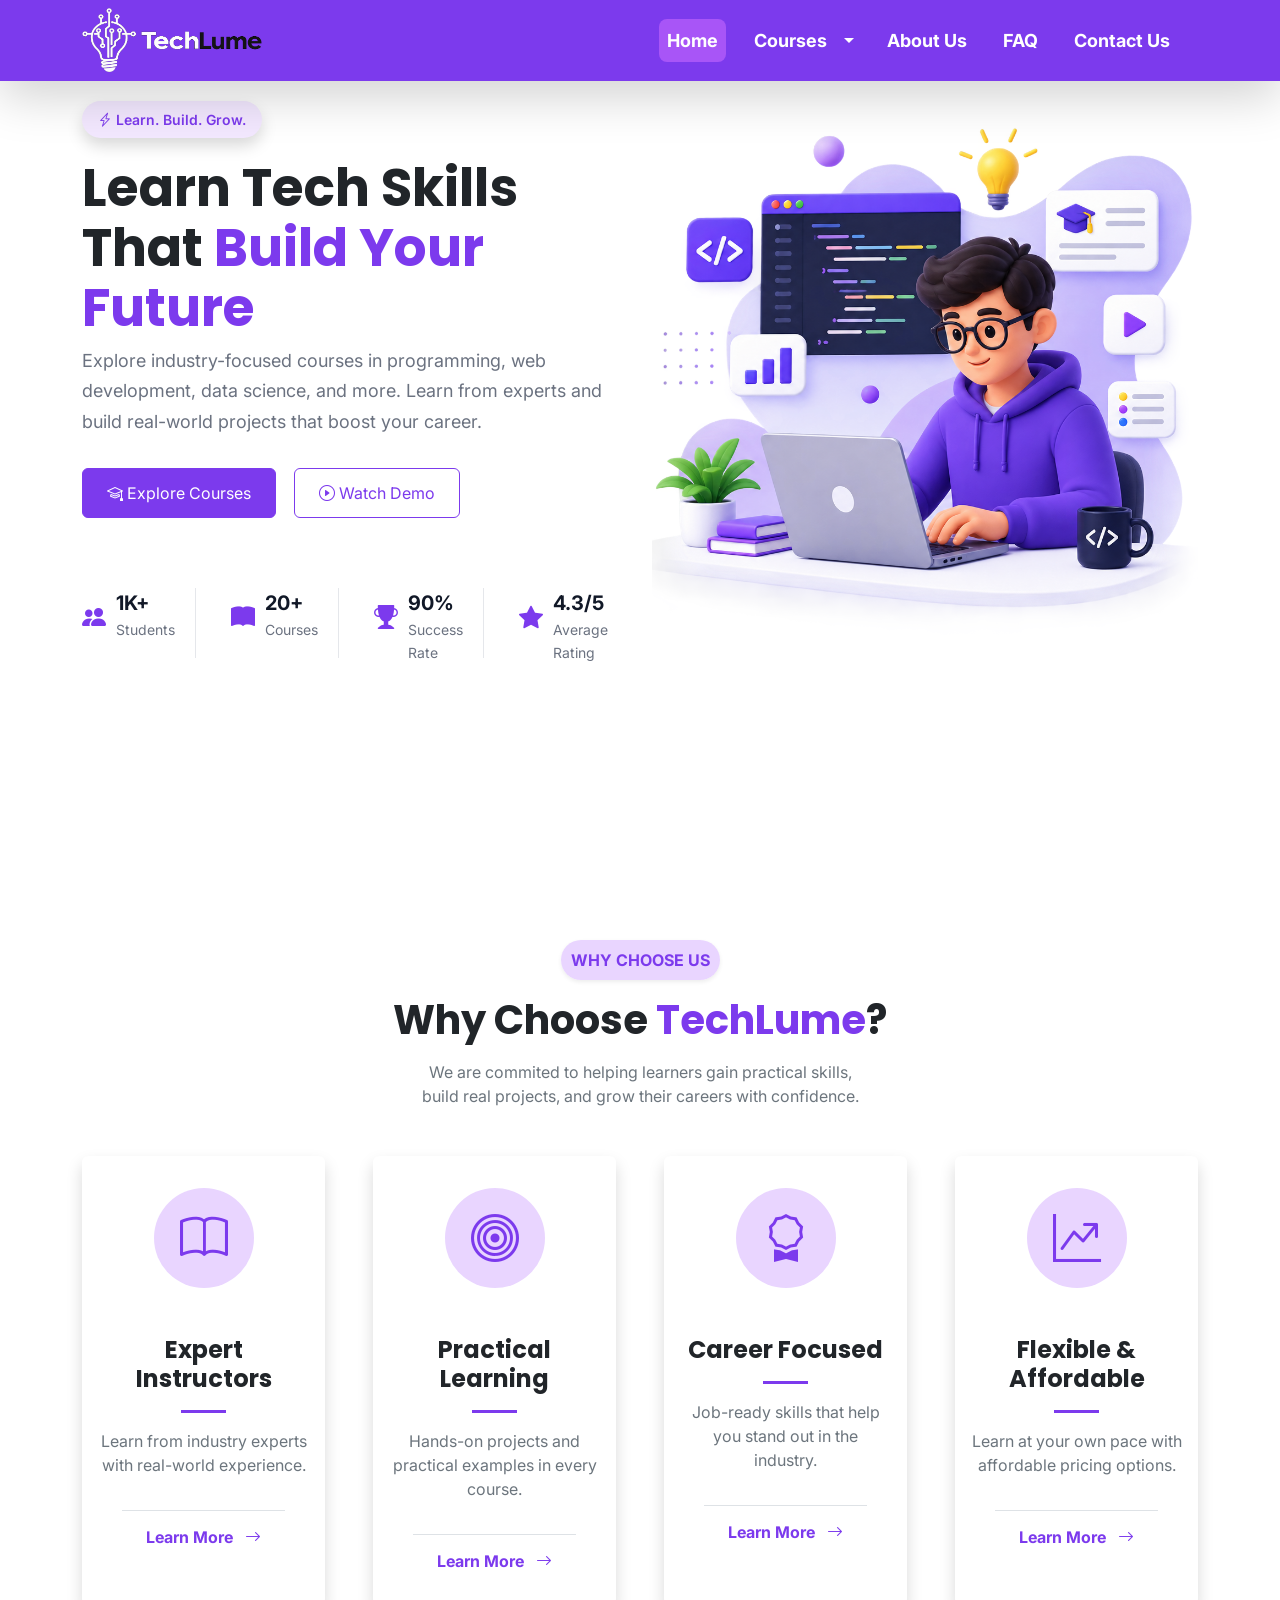
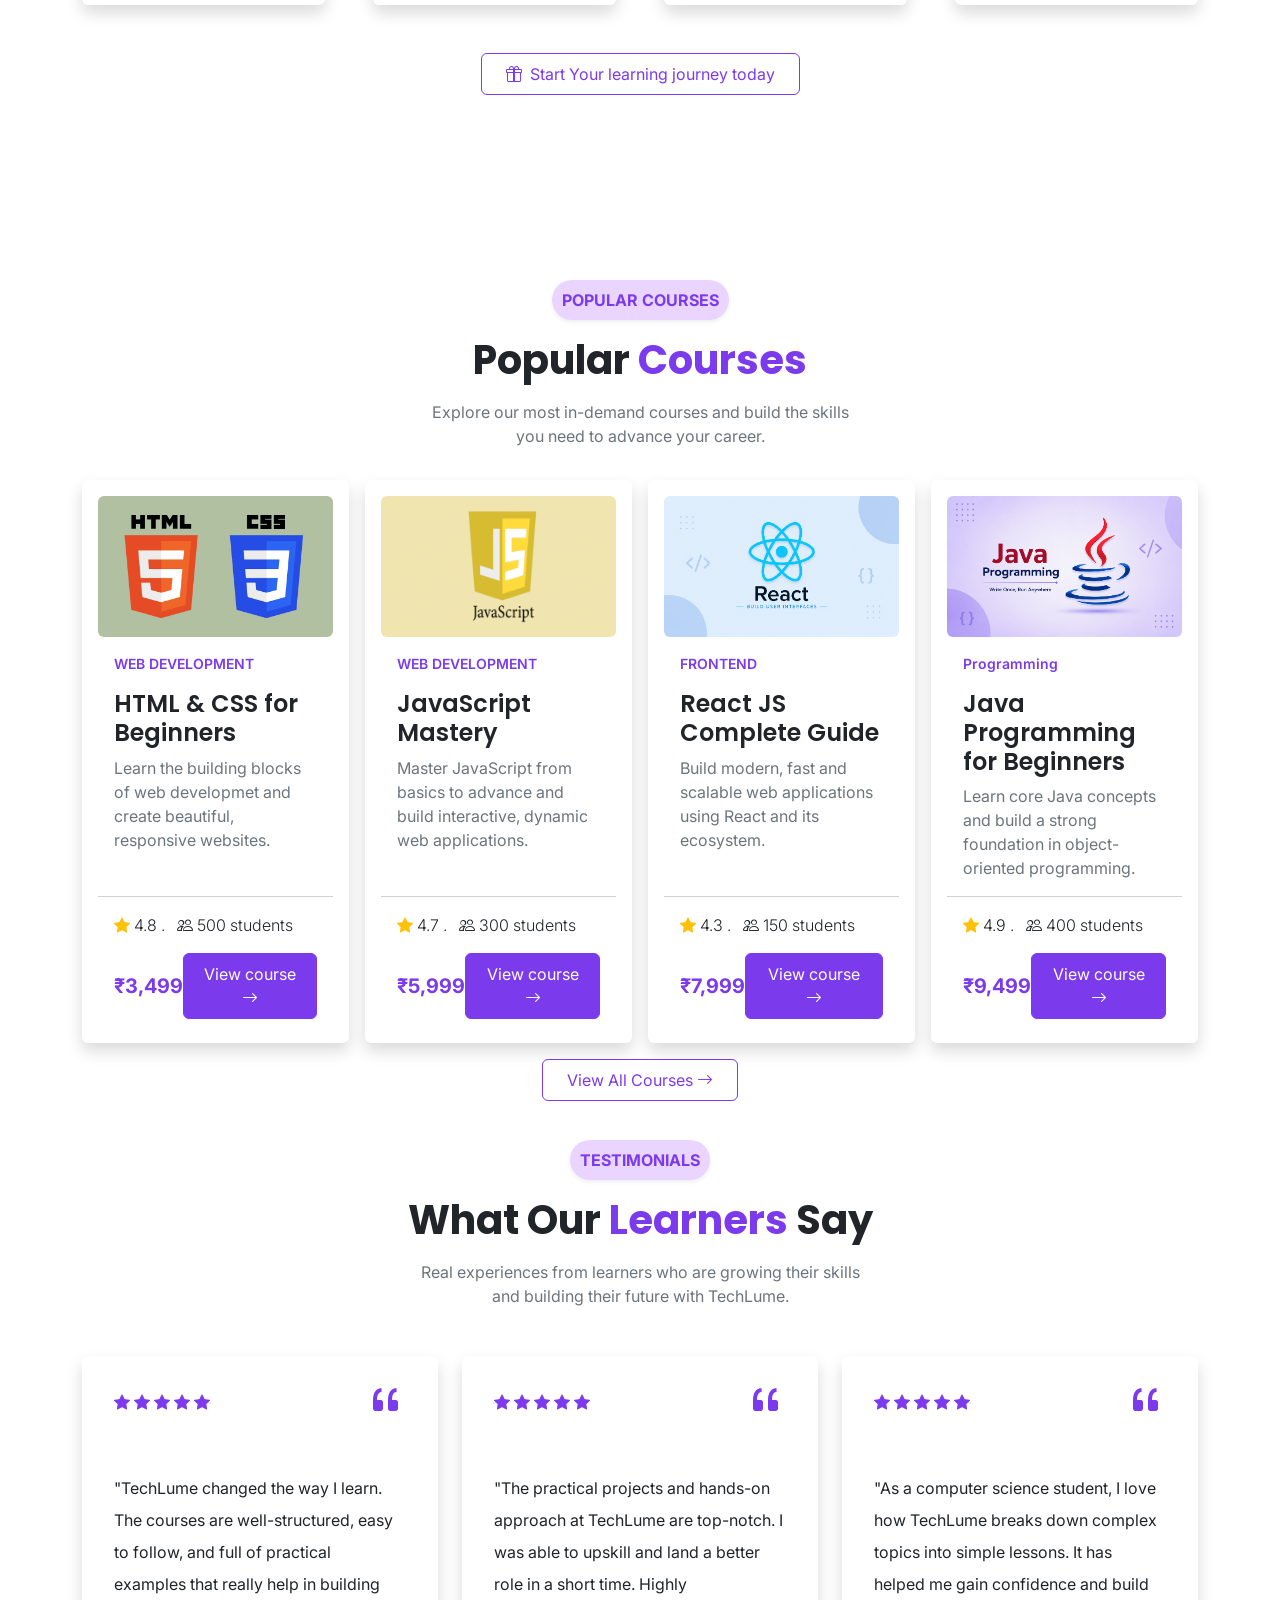
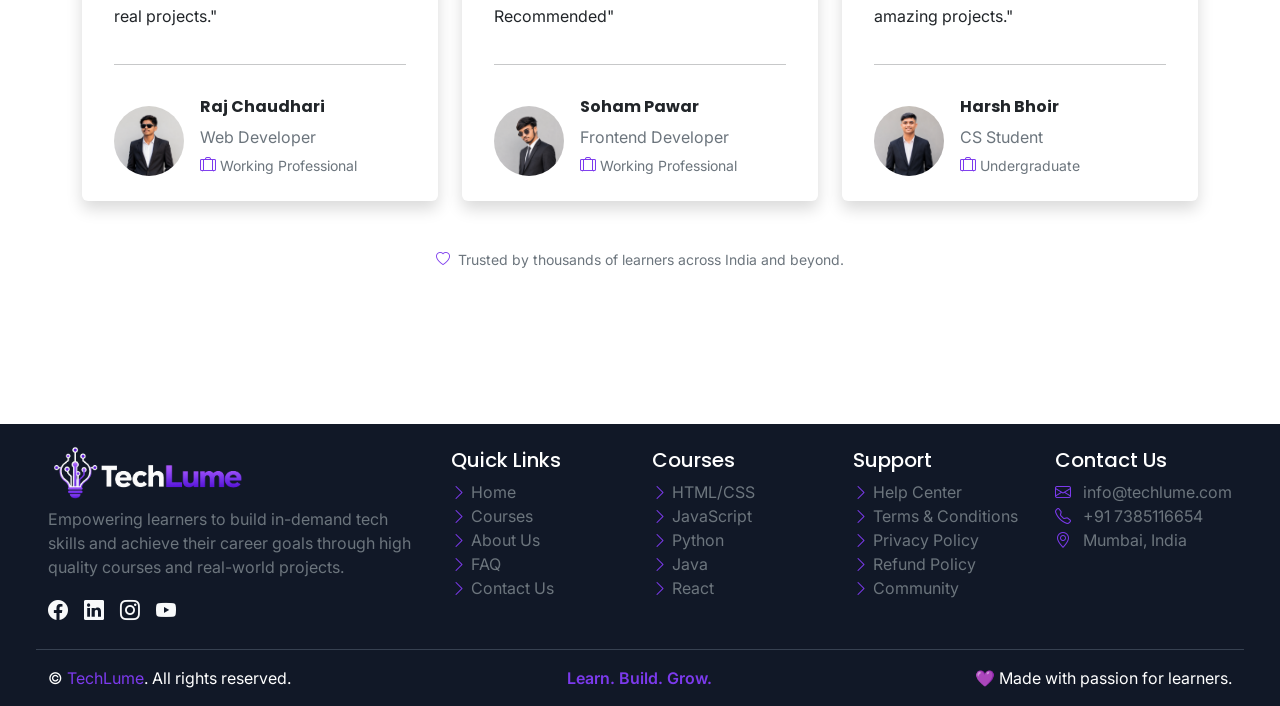
==== commit a2209c81: "improved the details of courses modal" ====
--- a/index.html
+++ b/index.html
@@ -182,7 +182,7 @@
                             </div>
                         </div>
                     </div>
-                
+
                     <div class="col-md-6 col-lg-3">
                         <div class="card h-100 text-center shadow border-0 py-3">
                             <div class="card-body">
@@ -202,17 +202,17 @@
                             </div>
                         </div>
                     </div>
-                
+
                     <div class="col-md-6 col-lg-3">
                         <div class="card h-100 text-center shadow border-0 py-3">
                             <div class="card-body">
                                 <div class="d-flex justify-content-center align-items-center mb-5">
-                                <i class="bi bi-award icon"></i>
+                                    <i class="bi bi-award icon"></i>
                                 </div>
                                 <h4 class="card-title fw-bold">Career Focused</h4>
                                 <div class="mx-auto my-3 bg-purple" style="width: 45px; height: 3px;">
                                 </div>
-                                <p class="card-text mb-5 text-secondary"> 
+                                <p class="card-text mb-5 text-secondary">
                                     Job-ready skills that help you
                                     stand out in the industry.
                                 </p>
@@ -222,7 +222,7 @@
                             </div>
                         </div>
                     </div>
-                
+
                     <div class="col-md-6 col-lg-3">
                         <div class="card h-100 text-center shadow border-0 py-3">
                             <div class="card-body">
@@ -242,7 +242,7 @@
                             </div>
                         </div>
                     </div>
-                </div> 
+                </div>
                 <div class="text-center mt-5">
                     <a href="#" class="btn btn-purple-outline py-2 ">
                         <i class="bi bi-gift me-1"></i>
@@ -262,7 +262,7 @@
                 </div>
                 <div class="row mt-3 mb-3 g-3">
                     <div class="col-md-6 col-lg-3">
-                        <div class="card h-100 p-3 border-0 shadow ">                         
+                        <div class="card h-100 p-3 border-0 shadow ">
                             <img src="assets/images/Courses/html_css.webp" class="card-img-top rounded" alt="HTML/CSS">
                             <div class="card-body">
                                 <p class=" small fw-semibold text-purple">WEB DEVELOPMENT</p>
@@ -270,16 +270,21 @@
                                     HTML & CSS for Beginners
                                 </h4>
                                 <p class="card-text text-secondary">
-                                    Learn the building blocks of web developmet and create beautiful, responsive websites.
+                                    Learn the building blocks of web developmet and create beautiful, responsive
+                                    websites.
                                 </p>
                             </div>
                             <div class="card-footer bg-transparent fw-light pt-3">
                                 <p px-4 py-3 mb-3">
-                                    <i class="bi bi-star-fill text-warning"></i> 4.8  . <i class="bi bi-people ms-2"></i> 500 students
+                                    <i class="bi bi-star-fill text-warning"></i> 4.8 . <i class="bi bi-people ms-2"></i>
+                                    500 students
                                 </p>
                                 <div class="card-meta  d-flex justify-content-between align-items-center">
-                                    <span class="fs-5 fw-bold text-purple">₹999</span>
-                                    <a href="" class="btn btn-purple py-2 px-3">View course <i class="bi bi-arrow-right"></i></a>
+                                    <span class="fs-5 fw-bold text-purple">₹3,499</span>
+                                    <button type="button" class="btn btn-purple py-2 px-3" data-bs-target="#htmlModal"
+                                        data-bs-toggle="modal">
+                                        View course <i class="bi bi-arrow-right"></i>
+                                    </button>
                                 </div>
                             </div>
                         </div>
@@ -301,11 +306,15 @@
                             </div>
                             <div class="card-footer bg-transparent fw-light pt-3">
                                 <p px-4 py-3 mb-3">
-                                    <i class="bi bi-star-fill text-warning"></i> 4.7 . <i class="bi bi-people ms-2"></i> 300 students
+                                    <i class="bi bi-star-fill text-warning"></i> 4.7 . <i class="bi bi-people ms-2"></i>
+                                    300 students
                                 </p>
                                 <div class="card-meta  d-flex justify-content-between align-items-center">
-                                    <span class="fs-5 fw-bold text-purple">₹1,199</span>
-                                    <a href="" class="btn btn-purple py-2 px-3">View course <i class="bi bi-arrow-right"></i></a>
+                                    <span class="fs-5 fw-bold text-purple">₹5,999</span>
+                                    <button type="button" class="btn btn-purple py-2 px-3"
+                                        data-bs-target="#javascriptModal" data-bs-toggle="modal">
+                                        View course <i class="bi bi-arrow-right"></i>
+                                    </button>
                                 </div>
                             </div>
                         </div>
@@ -326,11 +335,15 @@
                             </div>
                             <div class="card-footer bg-transparent fw-light pt-3">
                                 <p px-4 py-3 mb-3">
-                                    <i class="bi bi-star-fill text-warning"></i> 4.3 . <i class="bi bi-people ms-2"></i> 150 students
+                                    <i class="bi bi-star-fill text-warning"></i> 4.3 . <i class="bi bi-people ms-2"></i>
+                                    150 students
                                 </p>
                                 <div class="card-meta  d-flex justify-content-between align-items-center">
-                                    <span class="fs-5 fw-bold text-purple">₹1,499</span>
-                                    <a href="" class="btn btn-purple py-2 px-3">View course <i class="bi bi-arrow-right"></i></a>
+                                    <span class="fs-5 fw-bold text-purple">₹7,999</span>
+                                    <button type="button" class="btn btn-purple py-2 px-3" data-bs-target="#reactModal"
+                                        data-bs-toggle="modal">
+                                        View course <i class="bi bi-arrow-right"></i>
+                                    </button>
                                 </div>
                             </div>
                         </div>
@@ -352,11 +365,15 @@
                             </div>
                             <div class="card-footer bg-transparent fw-light pt-3">
                                 <p px-4 py-3 mb-3">
-                                    <i class="bi bi-star-fill text-warning"></i> 4.9 . <i class="bi bi-people ms-2"></i> 400 students
+                                    <i class="bi bi-star-fill text-warning"></i> 4.9 . <i class="bi bi-people ms-2"></i>
+                                    400 students
                                 </p>
                                 <div class="card-meta  d-flex justify-content-between align-items-center">
-                                    <span class="fs-5 fw-bold text-purple">₹2,299</span>
-                                    <a href="" class="btn btn-purple py-2 px-3">View course <i class="bi bi-arrow-right"></i></a>
+                                    <span class="fs-5 fw-bold text-purple">₹9,499</span>
+                                    <button type="button" class="btn btn-purple py-2 px-3" data-bs-target="#javaModal"
+                                        data-bs-toggle="modal">
+                                        View course <i class="bi bi-arrow-right"></i>
+                                    </button>
                                 </div>
                             </div>
                         </div>
@@ -366,11 +383,250 @@
                     <a href="#" class="btn btn-purple-outline py-2 ">
                         View All Courses
                         <i class="bi bi-arrow-right"></i>
-                    </a> 
+                    </a>
                 </div>
             </div>
         </section>
-
+        <div class="modal fade" id="htmlModal">
+            <div class="modal-dialog modal-lg modal-dialog-centered">
+                <div class="modal-content">
+                    <div class="modal-header">
+                        <h5 class="modal-title fw-bold">
+                            HTML & CSS for Beginners
+                        </h5>
+                        <button type="button" class="btn-close" data-bs-dismiss="modal"></button>
+                    </div>
+                    <div class="modal-body">
+                        <img src="assets/images/Courses/html_css.webp" class="card-img-top rounded" alt="HTML/CSS">
+                        <p class="text-secondary">
+                            Learn the building blocks of web development and create beautiful,
+                            responsive websites from scratch.
+                        </p>
+                        <div class="row">
+                            <div class="col-md-4">
+                                <h6 class="fw-bold mt-4">Course Details</h6>
+                                <ul class="list-unstyled">
+                                    <li class="mb-2"><i class="bi bi-clock text-purple me-2"></i>Duration: 2 Months</li>
+                                    <li class="mb-2"><i class="bi bi-bar-chart text-purple me-2"></i>Level: Beginner</li>
+                                    <li class="mb-2"><i class="bi bi-play-circle text-purple me-2"></i>Lectures: 35</li>
+                                    <li class="mb-2"><i class="bi bi-translate text-purple me-2"></i>Language: English</li>
+                                </ul>
+                            </div>
+                            <div class="col-md-4">
+                                <h6 class="fw-bold mt-4">What You'll Learn</h6>
+                                <ul>
+                                    <li>HTML fundamentals</li>
+                                    <li>CSS fundamentals</li>
+                                    <li>Responsive web design</li>
+                                    <li>Flexbox and Grid</li>
+                                    <li>Real-world projects</li>
+                                </ul>
+                            </div>
+                            <div class="col-md-4">
+                                <h6 class="fw-bold mt-4">You Will Build</h6>
+                                <ul>
+                                    <li>Landing Page</li>
+                                    <li>Personal Portfolio</li>
+                                    <li>E-commerce Page</li>
+                                </ul>
+                            </div>
+                        </div>
+                    </div>
+                    <div class="modal-footer d-flex justify-content-between">
+                        <p class="fw-bold fs-4"><i class="bi bi-tag text-purple me-2"></i>Price: <span
+                                class="text-purple">₹3,499</span></p>
+                        <div>
+                            <button type="button" class="btn btn-secondary me-3" data-bs-dismiss="modal">
+                                Close
+                            </button>
+                            <button class="btn btn-purple py-2">
+                                Enroll Now
+                            </button>
+                        </div>
+                    </div>
+                </div>
+            </div>
+        </div>
+        <div class="modal fade" id="javascriptModal">
+            <div class="modal-dialog modal-lg modal-dialog-centered">
+                <div class="modal-content">
+                    <div class="modal-header">
+                        <h5 class="modal-title fw-bold">
+                            JavaScript Mastery
+                        </h5>
+                        <button type="button" class="btn-close" data-bs-dismiss="modal"></button>
+                    </div>
+                    <div class="modal-body">
+                        <img src="assets/images/Courses/JAVASCRIPT.png" class="card-img-top rounded" alt="JavaScript">
+                        <p class="text-secondary">
+                            Master JavaScript from basics to advanced and build interactive,
+                            dynamic web applications.
+                        </p>
+                        <div class="row">
+                            <div class="col-md-4">
+                                <h6 class="fw-bold mt-4">Course Details</h6>
+                                <ul class="list-unstyled">
+                                    <li class="mb-2"><i class="bi bi-clock text-purple me-2"></i>Duration: 3 Months</li>
+                                    <li class="mb-2"><i class="bi bi-bar-chart text-purple me-2"></i>Level: Intermediate</li>
+                                    <li class="mb-2"><i class="bi bi-play-circle text-purple me-2"></i>Lectures: 50</li>
+                                    <li class="mb-2"><i class="bi bi-translate text-purple me-2"></i>Language: English</li>
+                                </ul>
+                            </div>
+                            <div class="col-md-4">
+                                <h6 class="fw-bold mt-4">What You'll Learn</h6>
+                                <ul>
+                                    <li>JavaScript fundamentals</li>
+                                    <li>DOM manipulation</li>
+                                    <li>Events and functions</li>
+                                    <li>ES6+ features</li>
+                                    <li>Async JavaScript</li>
+                                </ul>
+                            </div>
+                            <div class="col-md-4">
+                                <h6 class="fw-bold mt-4">You Will Build</h6>
+                                <ul>
+                                    <li>Interactive Website</li>
+                                    <li>To-Do Application</li>
+                                    <li>Weather Application</li>
+                                </ul>
+                            </div>
+                        </div>
+                    </div>
+                    <div class="modal-footer d-flex justify-content-between">
+                        <p class="fw-bold fs-4"><i class="bi bi-tag text-purple me-2"></i>Price: <span
+                                class="text-purple">₹5,999</span></p>
+                        <div>
+                            <button type="button" class="btn btn-secondary me-3" data-bs-dismiss="modal">
+                                Close
+                            </button>
+                            <button class="btn btn-purple py-2">
+                                Enroll Now
+                            </button>
+                        </div>
+                    </div>
+                </div>
+            </div>
+        </div>
+        <div class="modal fade" id="reactModal">
+            <div class="modal-dialog modal-lg modal-dialog-centered">
+                <div class="modal-content">
+                    <div class="modal-header">
+                        <h5 class="modal-title fw-bold">
+                            React JS Complete Guide
+                        </h5>
+                        <button type="button" class="btn-close" data-bs-dismiss="modal"></button>
+                    </div>
+                    <div class="modal-body">
+                        <img src="assets/images/Courses/Reactjs.png" class="card-img-top rounded" alt="React JS">
+                        <p class="text-secondary">
+                            Build modern, fast and scalable web applications using React
+                            and its ecosystem.
+                        </p>
+                        <div class="row">
+                            <div class="col-md-4">
+                                <h6 class="fw-bold mt-4">Course Details</h6>
+                                <ul class="list-unstyled">
+                                    <li class="mb-2"><i class="bi bi-clock text-purple me-2"></i>Duration: 4 Months</li>
+                                    <li class="mb-2"><i class="bi bi-bar-chart text-purple me-2"></i>Level: Intermediate</li>
+                                    <li class="mb-2"><i class="bi bi-play-circle text-purple me-2"></i>Lectures: 65</li>
+                                    <li class="mb-2"><i class="bi bi-translate text-purple me-2"></i>Language: English</li>
+                                </ul>
+                            </div>
+                            <div class="col-md-4">
+                                <h6 class="fw-bold mt-4">What You'll Learn</h6>
+                                <ul>
+                                    <li>React fundamentals</li>
+                                    <li>Components and Props</li>
+                                    <li>State and Events</li>
+                                    <li>React Hooks</li>
+                                    <li>React Router</li>
+                                </ul>
+                            </div>
+                            <div class="col-md-4">
+                                <h6 class="fw-bold mt-4">You Will Build</h6>
+                                <ul>
+                                    <li>React Portfolio</li>
+                                    <li>Task Management App</li>
+                                    <li>E-commerce Application</li>
+                                </ul>
+                            </div>
+                        </div>
+                    </div>
+                    <div class="modal-footer d-flex justify-content-between">
+                        <p class="fw-bold fs-4"><i class="bi bi-tag text-purple me-2"></i>Price: <span
+                                class="text-purple">₹7,999</span></p>
+                        <div>
+                            <button type="button" class="btn btn-secondary me-3" data-bs-dismiss="modal">
+                                Close
+                            </button>
+                            <button class="btn btn-purple py-2">
+                                Enroll Now
+                            </button>
+                        </div>
+                    </div>
+                </div>
+            </div>
+        </div>
+
+        <div class="modal fade" id="javaModal">
+            <div class="modal-dialog modal-lg modal-dialog-centered">
+                <div class="modal-content">
+                    <div class="modal-header">
+                        <h5 class="modal-title fw-bold">
+                            Java Programming for Beginners
+                        </h5>
+                        <button type="button" class="btn-close" data-bs-dismiss="modal"></button>
+                    </div>
+                    <div class="modal-body">
+                        <img src="assets/images/Courses/java.png" class="card-img-top rounded" alt="Java Programming">
+                        <p class="text-secondary">
+                            Learn core Java concepts and build a strong foundation in
+                            object-oriented programming.
+                        </p>
+                        <div class="row">
+                            <div class="col-md-4">
+                                <h6 class="fw-bold mt-4">Course Details</h6>
+                                <ul class="list-unstyled">
+                                    <li class="mb-2"><i class="bi bi-clock text-purple me-2"></i>Duration: 3 Months</li>
+                                    <li class="mb-2"><i class="bi bi-bar-chart text-purple me-2"></i>Level: Beginner</li>
+                                    <li class="mb-2"><i class="bi bi-play-circle text-purple me-2"></i>Lectures: 45</li>
+                                    <li class="mb-2"><i class="bi bi-translate text-purple me-2"></i>Language: English</li>
+                                </ul>
+                            </div>
+                            <div class="col-md-4">
+                                <h6 class="fw-bold mt-4">What You'll Learn</h6>
+                                <ul>
+                                    <li>Java fundamentals</li>
+                                    <li>Object-Oriented Programming</li>
+                                    <li>Exception Handling</li>
+                                    <li>Collections Framework</li>
+                                    <li>File Handling</li>
+                                </ul>
+                            </div>
+                            <div class="col-md-4">
+                                <h6 class="fw-bold mt-4">You Will Build</h6>
+                                <ul>
+                                    <li>Student Management System</li>
+                                    <li>Banking Application</li>
+                                    <li>Console-based Projects</li>
+                                </ul>
+                            </div>
+                        </div>
+                    </div>
+                    <div class="modal-footer d-flex justify-content-between">
+                        <p class="fw-bold fs-4"><i class="bi bi-tag text-purple me-2"></i>Price: <span class="text-purple">₹9,499</span> </li></p>
+                        <div>
+                        <button type="button" class="btn btn-secondary me-3" data-bs-dismiss="modal">
+                            Close
+                        </button>
+                        <button class="btn btn-purple py-2">
+                            Enroll Now
+                        </button>
+                        </div>
+                    </div>
+                </div>
+            </div>
+        </div>
         <section class="testimonials">
             <div class="container">
                 <div class="text-center mb-5">
@@ -380,7 +636,7 @@
                         and building their future with TechLume.
                     </p>
                 </div>
-                <div class="row">
+                <div class="row g-4">
                     <div class="col-md-6 col-lg-4">
                         <div class="card h-100 border-0 shadow p-3">
                             <div class="d-flex justify-content-between align-items-center mb-4 px-3">
@@ -404,8 +660,9 @@
                             </div>
                             <hr class="mx-3">
                             <div class="d-flex align-items-center ms-3 mt-3">
-                                <img src="assets/images/Testimonials/raj.jpg" alt="Rahul Sharma" class="rounded-circle me-3" width="70">
-                            
+                                <img src="assets/images/Testimonials/raj.jpg" alt="Rahul Sharma"
+                                    class="rounded-circle me-3" width="70">
+
                                 <div class="mb-2">
                                     <h6 class="fw-bold">Raj Chaudhari</h6>
                                     <p class=" text-secondary mb-1">Web Developer</p>
@@ -437,8 +694,9 @@
                             </div>
                             <hr class="mx-3">
                             <div class="d-flex align-items-center ms-3 mt-3">
-                                <img src="assets/images/Testimonials/soham.png" alt="Rahul Sharma" class="rounded-circle me-3" width="70">
-                        
+                                <img src="assets/images/Testimonials/soham.png" alt="Rahul Sharma"
+                                    class="rounded-circle me-3" width="70">
+
                                 <div class="mb-2">
                                     <h6 class="fw-bold">Soham Pawar</h6>
                                     <p class=" text-secondary mb-1">Frontend Developer</p>
@@ -463,7 +721,7 @@
                             <div class="card-body">
                                 <p class="card-text lh-lg">
                                     "As a computer science student,
-                                    I love how TechLume breaks down 
+                                    I love how TechLume breaks down
                                     complex topics into simple lessons.
                                     It has helped me gain confidence
                                     and build amazing projects."
@@ -471,8 +729,9 @@
                             </div>
                             <hr class="mx-3">
                             <div class="d-flex align-items-center ms-3 mt-3">
-                                <img src="assets/images/Testimonials/harsh.png" alt="Rahul Sharma" class="rounded-circle me-3" width="70">
-                        
+                                <img src="assets/images/Testimonials/harsh.png" alt="Rahul Sharma"
+                                    class="rounded-circle me-3" width="70">
+
                                 <div class="mb-2">
                                     <h6 class="fw-bold">Harsh Bhoir</h6>
                                     <p class=" text-secondary mb-1">CS Student</p>
@@ -504,10 +763,10 @@
                         </a>
                         <a href="#" class="text-light fs-5">
                             <i class="bi bi-linkedin"></i>
-                        </a>                    
+                        </a>
                         <a href="#" class="text-light fs-5">
                             <i class="bi bi-instagram"></i>
-                        </a>                    
+                        </a>
                         <a href="#" class="text-light fs-5">
                             <i class="bi bi-youtube"></i>
                         </a>
@@ -600,7 +859,7 @@
                         <li>
                             <a href="#" class="text-decoration-none text-secondary">
                                 <i class="bi bi-chevron-right text-purple"></i>
-                                Privacy Policy                            
+                                Privacy Policy
                             </a>
                         </li>
                         <li>
--- a/assets/css/style.css
+++ b/assets/css/style.css
@@ -289,4 +289,8 @@
 /* testimonials */
 .testimonials{
     min-height: 100vh;
+}
+/* courses section */
+.course-container{
+    min-height: 100vh;
 }
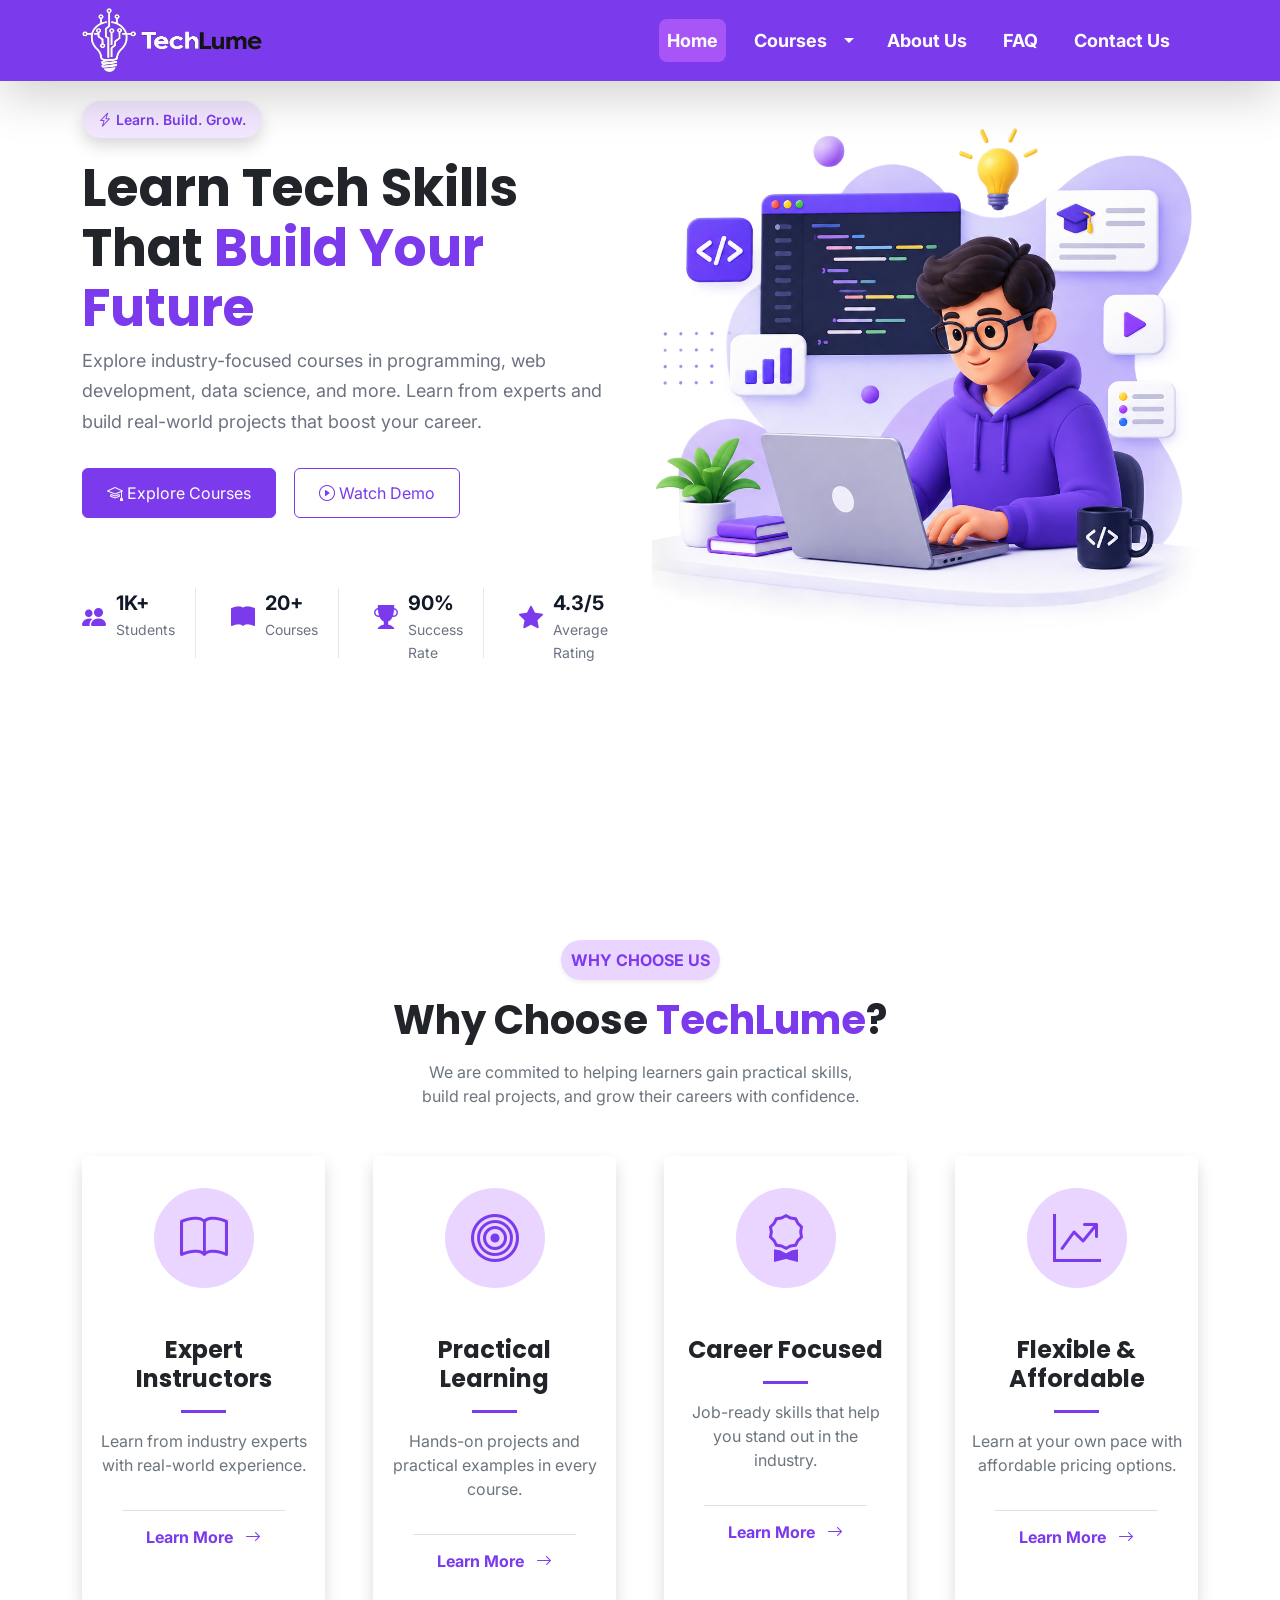
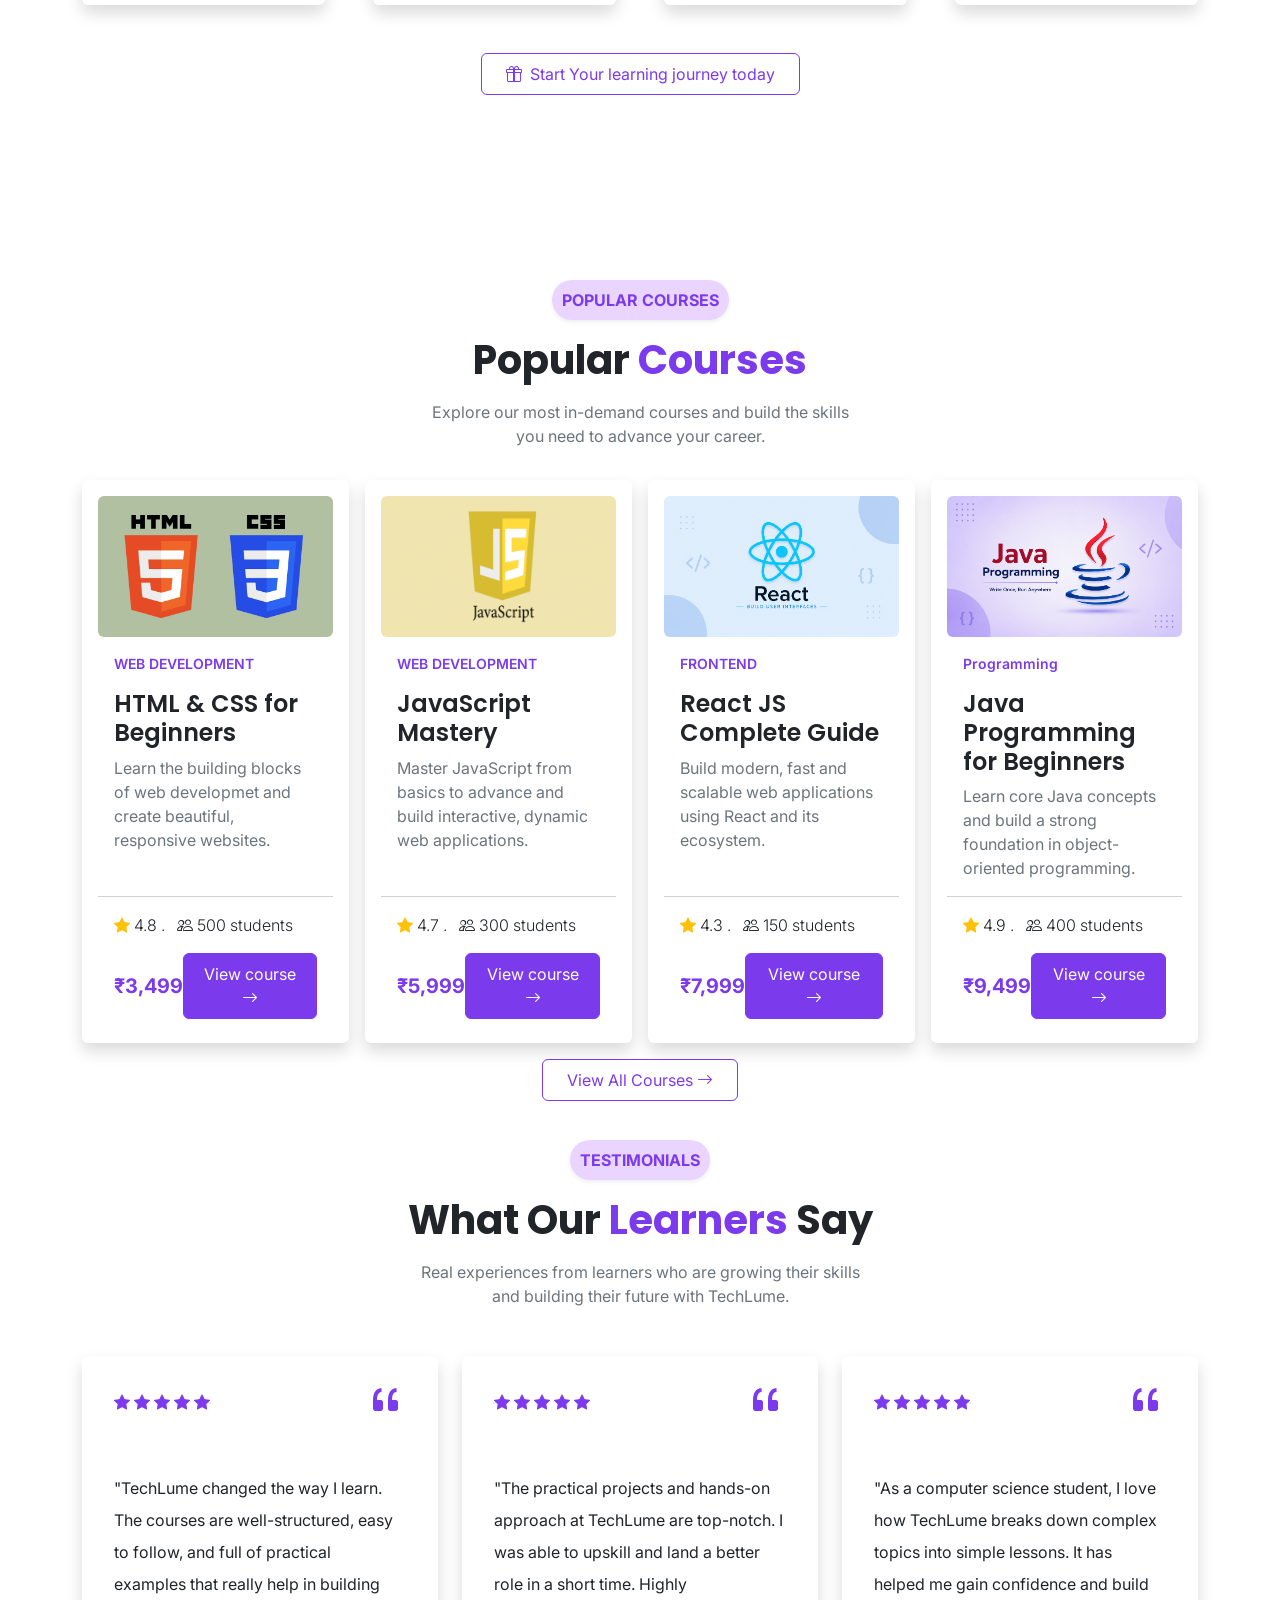
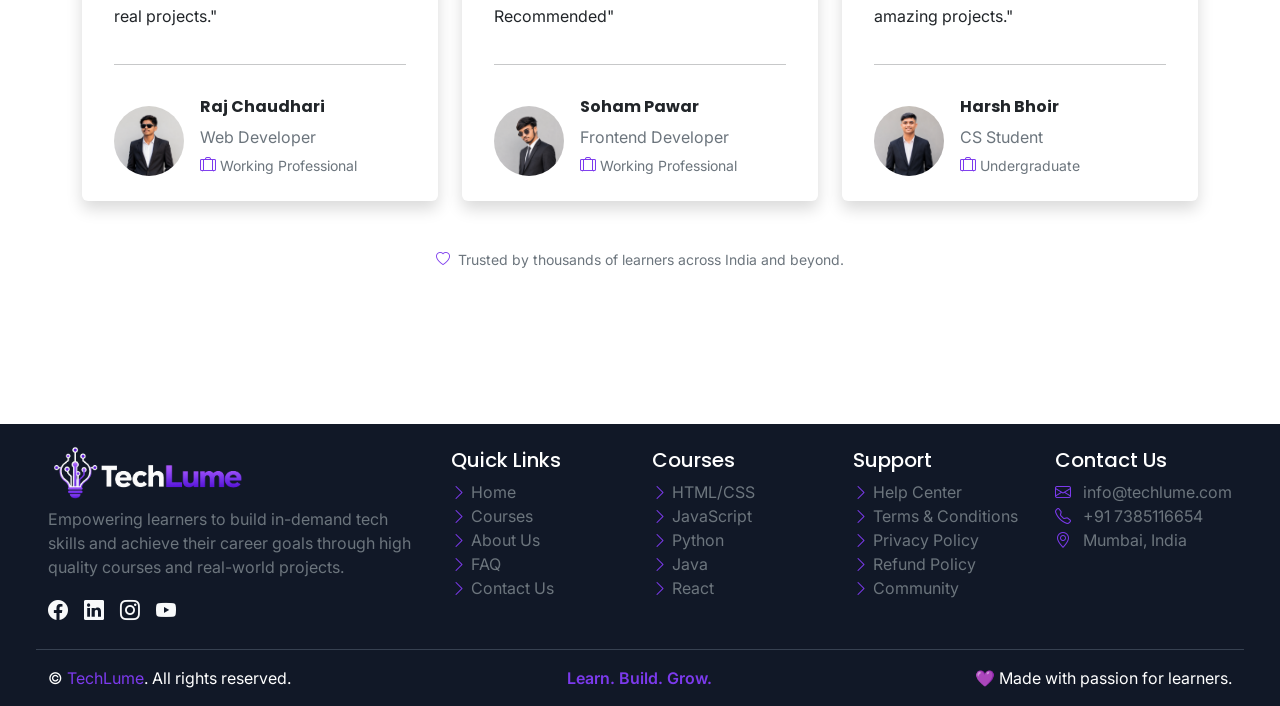
==== commit 7083d46b: "created and styled the faq and contact us page of TechLume" ====
--- a/index.html
+++ b/index.html
@@ -380,7 +380,7 @@
                     </div>
                 </div>
                 <div class="text-center mb-5">
-                    <a href="#" class="btn btn-purple-outline py-2 ">
+                    <a href="courses.html" class="btn btn-purple-outline py-2 ">
                         View All Courses
                         <i class="bi bi-arrow-right"></i>
                     </a>
--- a/assets/css/style.css
+++ b/assets/css/style.css
@@ -10,6 +10,11 @@
     font-family: "Poppins", sans-serif;
 }
 /* navbar */
+header{
+    position: sticky;
+    top: 0;
+    z-index: 1000;
+}
 .navbar-brand{
     padding: 0;
 }
@@ -293,4 +298,8 @@
 /* courses section */
 .course-container{
     min-height: 100vh;
+}
+/* contact us section */
+section{
+    min-height: 100vh;
 }
